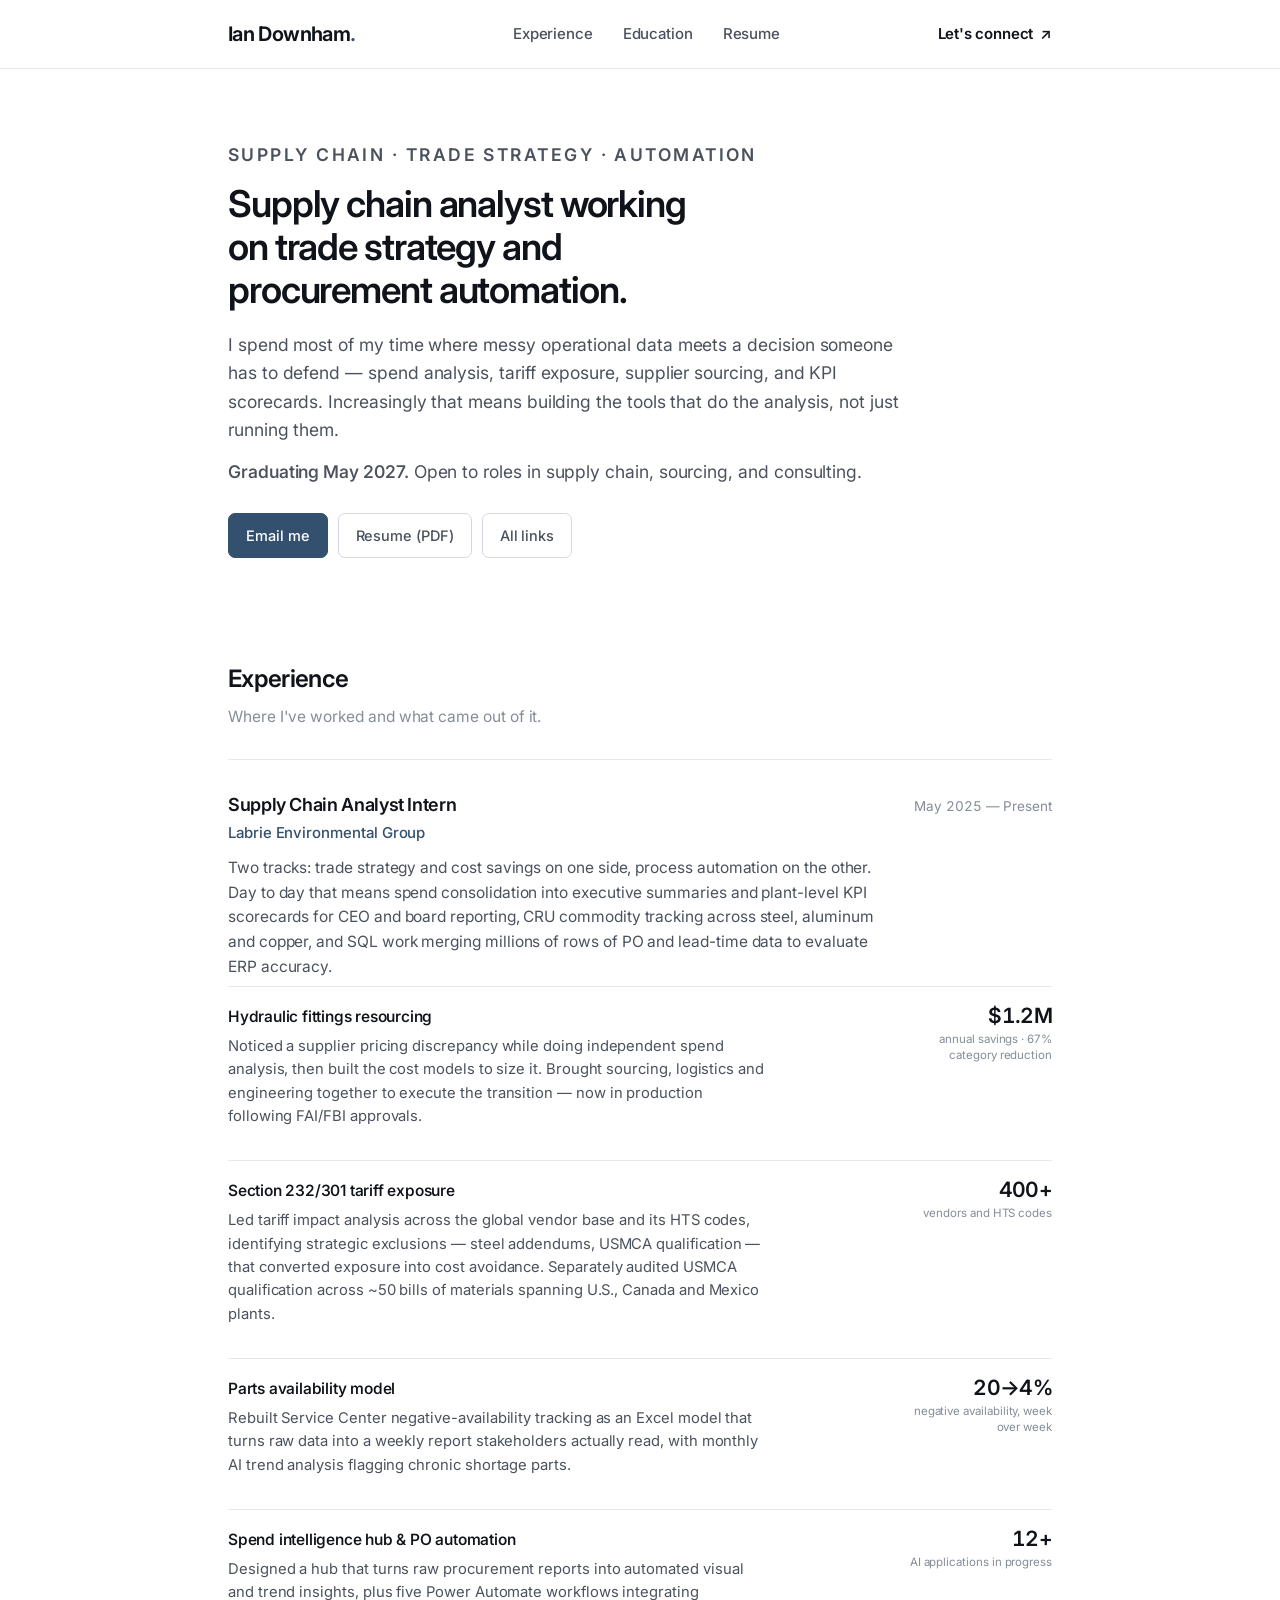
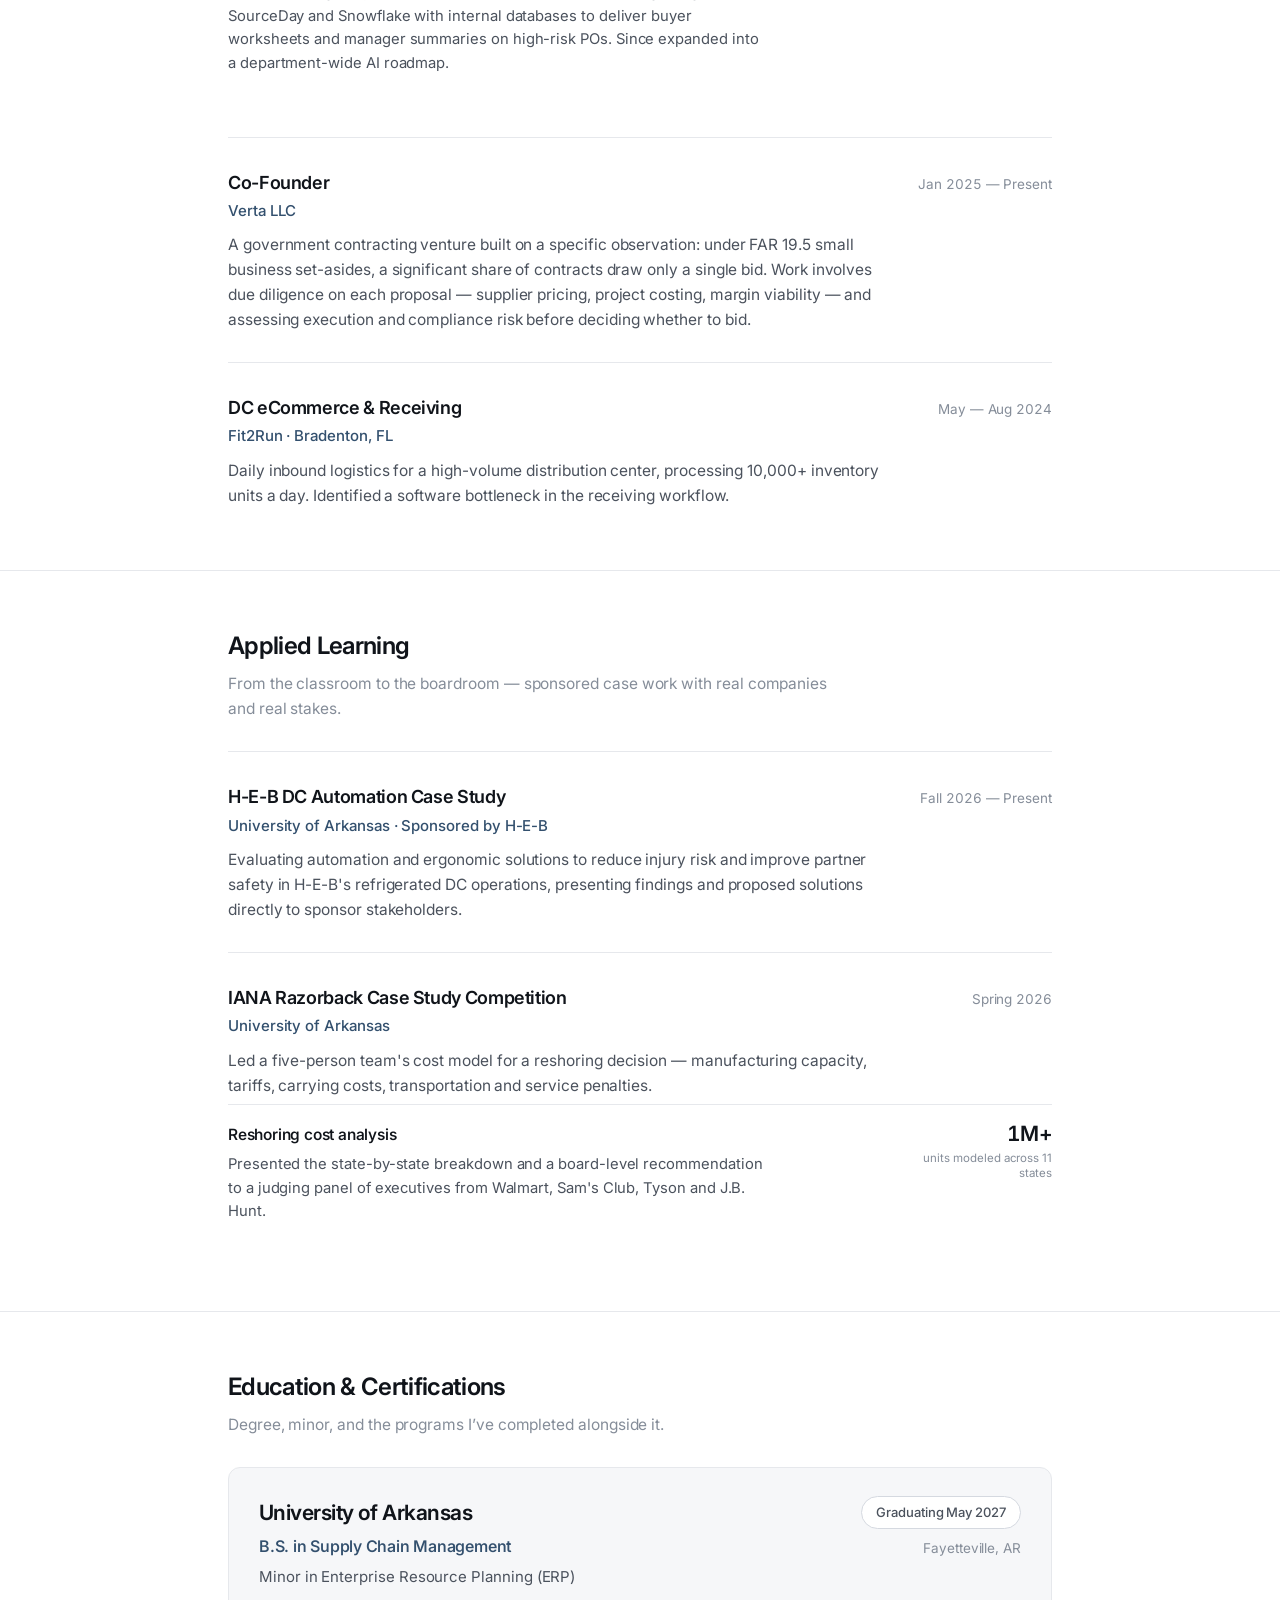
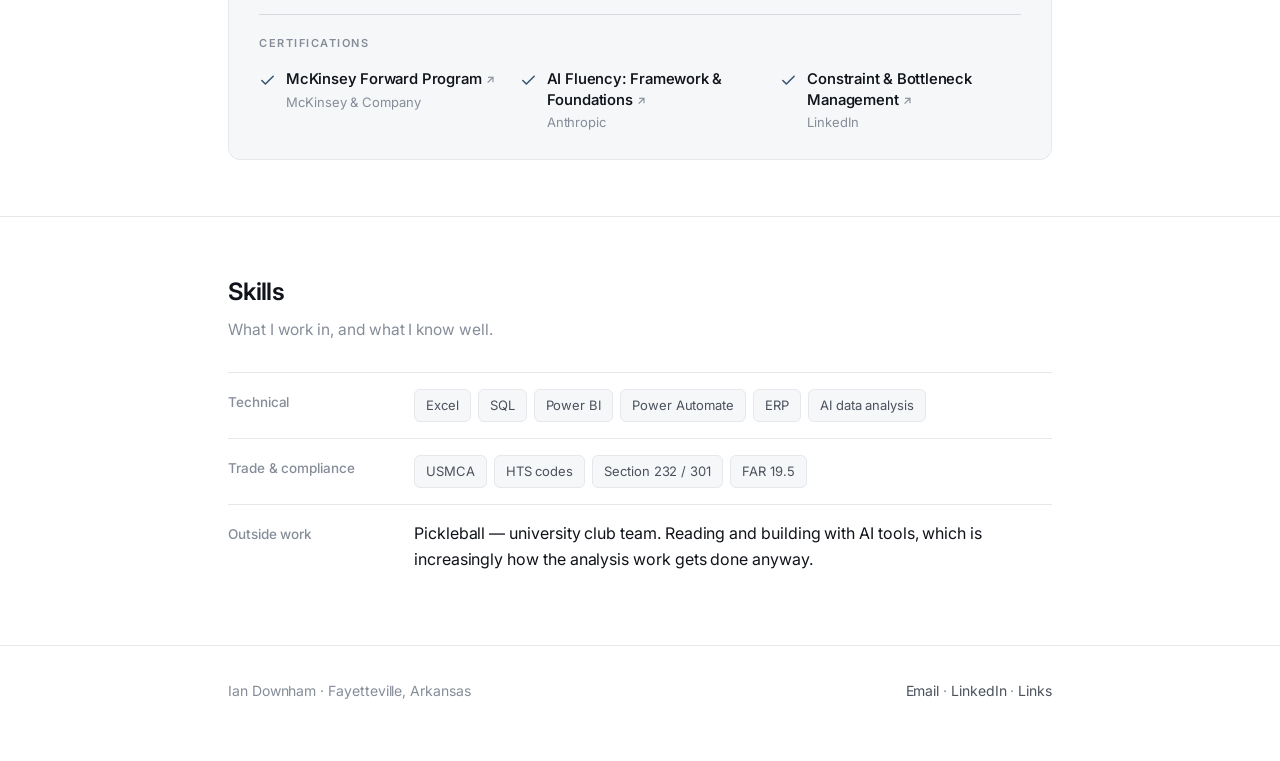
==== index.html @ 50ee0f03 "certifications now link to verifiable credentials Each certification in the Education block is a rea" ====
<!DOCTYPE html>
<html lang="en">
<head>
<meta charset="utf-8">
<meta name="viewport" content="width=device-width, initial-scale=1">
<title>Ian Downham — Supply Chain Analyst</title>
<meta name="description" content="Supply chain analyst working on trade strategy, cost modeling, and procurement automation. Supply chain management student at the University of Arkansas, graduating May 2027.">
<meta name="author" content="Ian Downham">
<meta name="color-scheme" content="light">
<meta property="og:title" content="Ian Downham — Supply Chain Analyst">
<meta property="og:description" content="Trade strategy, cost modeling, and procurement automation.">
<meta property="og:type" content="profile">
<meta property="og:url" content="https://idownham.github.io/">
<link rel="canonical" href="https://idownham.github.io/">
<link rel="icon" href="data:image/svg+xml,<svg xmlns='http://www.w3.org/2000/svg' viewBox='0 0 100 100'><rect width='100' height='100' rx='20' fill='%2333506e'/><text y='68' x='50' text-anchor='middle' font-size='52' font-family='Helvetica,Arial' font-weight='600' fill='white'>ID</text></svg>">
<link rel="preconnect" href="https://fonts.googleapis.com">
<link rel="preconnect" href="https://fonts.gstatic.com" crossorigin>
<link href="https://fonts.googleapis.com/css2?family=Inter:wght@400;450;500;550;600;650&display=swap" rel="stylesheet">
<link rel="stylesheet" href="style.css">
</head>
<body>
<a class="skip" href="#main">Skip to content</a>

<div class="bar">
  <div class="wrap">
    <span class="me">Ian Downham<span class="dot">.</span></span>
    <nav>
      <a href="#experience">Experience</a>
      <a href="#education">Education</a>
      <a href="Ian-Downham-Resume.pdf">Resume</a>
    </nav>
    <a class="connect" href="https://www.linkedin.com/in/iandownham/" target="_blank" rel="noopener">
      Let's connect <span class="arr">↗</span>
    </a>
  </div>
</div>

<main id="main">

<div class="hero">
  <div class="wrap">
    <p class="eyebrow">Supply chain &middot; Trade strategy &middot; Automation</p>
    <h1>Supply chain analyst working on trade strategy and procurement automation.</h1>
    <p>I spend most of my time where messy operational data meets a decision someone has to defend —
       spend analysis, tariff exposure, supplier sourcing, and KPI scorecards. Increasingly that means
       building the tools that do the analysis, not just running them.</p>
    <p class="avail"><b>Graduating May 2027.</b> Open to roles in supply chain, sourcing, and consulting.</p>
    <div class="actions">
      <a class="btn solid" href="mailto:iandownham@icloud.com">Email me</a>
      <a class="btn" href="Ian-Downham-Resume.pdf">Resume (PDF)</a>
      <a class="btn" href="links.html">All links</a>
    </div>
  </div>
</div>

<section id="experience">
  <div class="wrap">
    <div class="shead">
      <h2>Experience</h2>
      <p>Where I've worked and what came out of it.</p>
    </div>

    <div class="role">
      <div class="rhead">
        <div>
          <h3>Supply Chain Analyst Intern</h3>
          <div class="org">Labrie Environmental Group</div>
        </div>
        <div class="when">May 2025 — Present</div>
      </div>
      <p class="rsum">Two tracks: trade strategy and cost savings on one side, process automation on the
        other. Day to day that means spend consolidation into executive summaries and plant-level KPI
        scorecards for CEO and board reporting, CRU commodity tracking across steel, aluminum and copper,
        and SQL work merging millions of rows of PO and lead-time data to evaluate ERP accuracy.</p>

      <div class="proj">
        <div>
          <p class="pt">Hydraulic fittings resourcing</p>
          <p class="pd">Noticed a supplier pricing discrepancy while doing independent spend analysis, then
            built the cost models to size it. Brought sourcing, logistics and engineering together to
            execute the transition — now in production following FAI/FBI approvals.</p>
        </div>
        <div class="pm"><div class="v">$1.2M</div><div class="k">annual savings · 67% category reduction</div></div>
      </div>

      <div class="proj">
        <div>
          <p class="pt">Section 232/301 tariff exposure</p>
          <p class="pd">Led tariff impact analysis across the global vendor base and its HTS codes,
            identifying strategic exclusions — steel addendums, USMCA qualification — that converted
            exposure into cost avoidance. Separately audited USMCA qualification across ~50 bills of
            materials spanning U.S., Canada and Mexico plants.</p>
        </div>
        <div class="pm"><div class="v">400+</div><div class="k">vendors and HTS codes</div></div>
      </div>

      <div class="proj">
        <div>
          <p class="pt">Parts availability model</p>
          <p class="pd">Rebuilt Service Center negative-availability tracking as an Excel model that turns
            raw data into a weekly report stakeholders actually read, with monthly AI trend analysis
            flagging chronic shortage parts.</p>
        </div>
        <div class="pm"><div class="v">20&rarr;4%</div><div class="k">negative availability, week over week</div></div>
      </div>

      <div class="proj">
        <div>
          <p class="pt">Spend intelligence hub &amp; PO automation</p>
          <p class="pd">Designed a hub that turns raw procurement reports into automated visual and trend
            insights, plus five Power Automate workflows integrating SourceDay and Snowflake with internal
            databases to deliver buyer worksheets and manager summaries on high-risk POs. Since expanded
            into a department-wide AI roadmap.</p>
        </div>
        <div class="pm"><div class="v">12+</div><div class="k">AI applications in progress</div></div>
      </div>
    </div>

    <div class="role">
      <div class="rhead">
        <div>
          <h3>Co-Founder</h3>
          <div class="org">Verta LLC</div>
        </div>
        <div class="when">Jan 2025 — Present</div>
      </div>
      <p class="rsum">A government contracting venture built on a specific observation: under FAR 19.5
        small business set-asides, a significant share of contracts draw only a single bid. Work involves
        due diligence on each proposal — supplier pricing, project costing, margin viability — and
        assessing execution and compliance risk before deciding whether to bid.</p>
    </div>

    <div class="role">
      <div class="rhead">
        <div>
          <h3>DC eCommerce &amp; Receiving</h3>
          <div class="org">Fit2Run · Bradenton, FL</div>
        </div>
        <div class="when">May — Aug 2024</div>
      </div>
      <p class="rsum">Daily inbound logistics for a high-volume distribution center, processing 10,000+
        inventory units a day. Identified a software bottleneck in the receiving workflow.</p>
    </div>
  </div>
</section>

<section id="applied">
  <div class="wrap">
    <div class="shead">
      <h2>Applied Learning</h2>
      <p>From the classroom to the boardroom — sponsored case work with real companies and real stakes.</p>
    </div>

    <div class="role">
      <div class="rhead">
        <div>
          <h3>H-E-B DC Automation Case Study</h3>
          <div class="org">University of Arkansas · Sponsored by H-E-B</div>
        </div>
        <div class="when">Fall 2026 — Present</div>
      </div>
      <p class="rsum">Evaluating automation and ergonomic solutions to reduce injury risk and improve
        partner safety in H-E-B's refrigerated DC operations, presenting findings and proposed solutions
        directly to sponsor stakeholders.</p>
    </div>

    <div class="role">
      <div class="rhead">
        <div>
          <h3>IANA Razorback Case Study Competition</h3>
          <div class="org">University of Arkansas</div>
        </div>
        <div class="when">Spring 2026</div>
      </div>
      <p class="rsum">Led a five-person team's cost model for a reshoring decision — manufacturing
        capacity, tariffs, carrying costs, transportation and service penalties.</p>

      <div class="proj">
        <div>
          <p class="pt">Reshoring cost analysis</p>
          <p class="pd">Presented the state-by-state breakdown and a board-level recommendation to a
            judging panel of executives from Walmart, Sam's Club, Tyson and J.B. Hunt.</p>
        </div>
        <div class="pm"><div class="v">1M+</div><div class="k">units modeled across 11 states</div></div>
      </div>
    </div>
  </div>
</section>

<section id="education">
  <div class="wrap">
    <div class="shead">
      <h2>Education &amp; Certifications</h2>
      <p>Degree, minor, and the programs I&rsquo;ve completed alongside it.</p>
    </div>

    <div class="edu">
      <div class="edu-top">
        <div>
          <h3>University of Arkansas</h3>
          <div class="deg">B.S. in Supply Chain Management</div>
          <div class="min">Minor in Enterprise Resource Planning (ERP)</div>
        </div>
        <div class="right">
          <span class="chip">Graduating May 2027</span>
          <div class="loc">Fayetteville, AR</div>
        </div>
      </div>

      <div class="div"></div>

      <p class="clabel">Certifications</p>
      <div class="certs">
        <a class="cert" href="https://www.credly.com/badges/60403565-988a-440c-ae7c-3dda43f8afd9" target="_blank" rel="noopener">
          <svg viewBox="0 0 24 24"><path d="M20 6 9 17l-5-5"/></svg>
          <div>
            <div class="cn">McKinsey Forward Program <span class="cx">&#8599;</span></div>
            <div class="ci">McKinsey &amp; Company</div>
          </div>
        </a>
        <a class="cert" href="https://verify.skilljar.com/c/oc5aunvht6ff" target="_blank" rel="noopener">
          <svg viewBox="0 0 24 24"><path d="M20 6 9 17l-5-5"/></svg>
          <div>
            <div class="cn">AI Fluency: Framework &amp; Foundations <span class="cx">&#8599;</span></div>
            <div class="ci">Anthropic</div>
          </div>
        </a>
        <a class="cert" href="certificates/constraint-bottleneck-management.pdf" target="_blank" rel="noopener">
          <svg viewBox="0 0 24 24"><path d="M20 6 9 17l-5-5"/></svg>
          <div>
            <div class="cn">Constraint &amp; Bottleneck Management <span class="cx">&#8599;</span></div>
            <div class="ci">LinkedIn</div>
          </div>
        </a>
      </div>
    </div>
  </div>
</section>

<section id="skills">
  <div class="wrap">
    <div class="shead">
      <h2>Skills</h2>
      <p>What I work in, and what I know well.</p>
    </div>

    <div class="kv">
      <div class="k">Technical</div>
      <div class="tags">
        <span class="tag">Excel</span><span class="tag">SQL</span><span class="tag">Power BI</span>
        <span class="tag">Power Automate</span><span class="tag">ERP</span><span class="tag">AI data analysis</span>
      </div>
    </div>

    <div class="kv">
      <div class="k">Trade &amp; compliance</div>
      <div class="tags">
        <span class="tag">USMCA</span><span class="tag">HTS codes</span>
        <span class="tag">Section 232 / 301</span><span class="tag">FAR 19.5</span>
      </div>
    </div>

    <div class="kv">
      <div class="k">Outside work</div>
      <div>Pickleball — university club team. Reading and building with AI tools, which is increasingly
        how the analysis work gets done anyway.</div>
    </div>
  </div>
</section>

</main>

<footer>
  <div class="wrap">
    <span>Ian Downham · Fayetteville, Arkansas</span>
    <span>
      <a href="mailto:iandownham@icloud.com">Email</a> ·
      <a href="https://www.linkedin.com/in/iandownham/" target="_blank" rel="noopener">LinkedIn</a> ·
      <a href="links.html">Links</a>
    </span>
  </div>
</footer>

</body>
</html>
---- style.css ----
/* ---------------------------------------------------------
   Ian Downham — design system
   Light only. Slate blue accent. No ornament, no sales language.
   --------------------------------------------------------- */

:root{
  --bg:#ffffff;
  --bg-sub:#f6f7f9;
  --ink:#10141a;
  --ink-2:#4b525d;
  --ink-3:#858d99;
  --line:#e6e8ec;
  --line-2:#d5d9e0;
  --accent:#33506e;
  --accent-dk:#22374d;
  --accent-ink:#ffffff;
  --measure:880px;
}

*{box-sizing:border-box}
html{scroll-behavior:smooth;-webkit-text-size-adjust:100%}

body{
  margin:0;
  background:var(--bg);
  color:var(--ink);
  font-family:"Inter",-apple-system,BlinkMacSystemFont,"Segoe UI",Helvetica,Arial,sans-serif;
  font-size:16px;
  line-height:1.62;
  letter-spacing:-.004em;
  -webkit-font-smoothing:antialiased;
}

a{color:var(--accent);text-decoration:none}
a:hover{text-decoration:underline;text-underline-offset:3px}
:focus-visible{outline:2px solid var(--accent);outline-offset:3px;border-radius:2px}

.wrap{max-width:var(--measure);margin:0 auto;padding:0 28px}

.skip{position:absolute;left:-9999px;top:0}
.skip:focus{left:8px;top:8px;background:var(--accent);color:var(--accent-ink);
  padding:9px 14px;border-radius:6px;z-index:99;font-size:14px}

/* ---------- header ---------- */
.bar{
  position:sticky;top:0;z-index:30;background:rgba(255,255,255,.92);
  backdrop-filter:saturate(150%) blur(10px);border-bottom:1px solid var(--line);
}
.bar .wrap{display:flex;align-items:center;height:68px;gap:20px}
.bar .me{font-size:20px;font-weight:650;letter-spacing:-.032em;color:var(--ink);flex:0 0 auto}
.bar .me .dot{color:var(--accent)}
.bar nav{flex:1;display:flex;justify-content:center;gap:30px}
.bar nav a{color:var(--ink-2);font-size:15px;font-weight:500;letter-spacing:-.008em}
.bar nav a:hover{color:var(--ink);text-decoration:none}
.connect{
  flex:0 0 auto;display:inline-flex;align-items:center;gap:7px;
  font-size:15px;font-weight:600;color:var(--ink);letter-spacing:-.012em;
}
.connect:hover{color:var(--accent);text-decoration:none}
.connect .arr{font-size:15px;line-height:1;transition:transform .15s ease}
.connect:hover .arr{transform:translate(2px,-2px)}
@media (max-width:760px){
  .bar .wrap{height:60px;justify-content:space-between}
  .bar nav{display:none}
  .bar .me{font-size:18px}
  .connect{font-size:14px}
}

/* ---------- hero ---------- */
.hero{padding:72px 0 46px}
.eyebrow{
  font-size:11.5px;letter-spacing:.14em;text-transform:uppercase;
  font-weight:600;color:var(--accent);margin:0 0 15px;
}
.hero h1{
  font-size:clamp(29px,3.9vw,37px);line-height:1.16;letter-spacing:-.03em;
  font-weight:600;margin:0 0 19px;max-width:21ch;
}

.hero p{font-size:17.5px;color:var(--ink-2);max-width:62ch;margin:0 0 14px}
.hero p strong{color:var(--ink);font-weight:550}
.avail{font-size:15.5px;color:var(--ink-3);margin-top:24px}
.avail b{color:var(--ink-2);font-weight:550}

.actions{display:flex;flex-wrap:wrap;gap:10px;margin-top:26px}
.btn{
  display:inline-flex;align-items:center;font-size:14.5px;font-weight:500;
  padding:10px 17px;border-radius:7px;border:1px solid var(--line-2);
  color:var(--ink-2);background:var(--bg);
}
.btn:hover{border-color:var(--ink-3);color:var(--ink);text-decoration:none}
.btn.solid{background:var(--accent);border-color:var(--accent);color:var(--accent-ink)}
.btn.solid:hover{background:var(--accent-dk);border-color:var(--accent-dk);color:var(--accent-ink)}

@media (max-width:560px){
  .hero{padding:44px 0 34px}
  .eyebrow{font-size:10.5px;letter-spacing:.1em;margin-bottom:12px}
  .hero h1{font-size:26.5px;line-height:1.2;margin-bottom:15px}
  .hero p{font-size:16px;line-height:1.58}
  .avail{font-size:14.5px;margin-top:18px}
  .actions{gap:8px;margin-top:20px}
  .btn{padding:9px 14px;font-size:14px}
}

/* ---------- sections ---------- */
section{padding:56px 0;border-top:1px solid var(--line)}
section:first-of-type{border-top:none}
.shead{margin-bottom:30px}
h2{font-size:24px;font-weight:620;letter-spacing:-.028em;margin:0 0 5px}
.shead p{font-size:15.5px;color:var(--ink-3);margin:0;max-width:60ch}

/* ---------- experience ---------- */
.role{padding-top:30px;margin-top:30px;border-top:1px solid var(--line)}
.role:first-of-type{padding-top:0;margin-top:0;border-top:none}
.rhead{display:flex;justify-content:space-between;gap:20px;align-items:baseline;margin-bottom:10px}
.rhead h3{font-size:18px;font-weight:600;letter-spacing:-.02em;margin:0}
.rhead .org{font-size:15px;color:var(--accent);font-weight:500;margin-top:2px}
.rhead .when{font-size:13.5px;color:var(--ink-3);white-space:nowrap;font-variant-numeric:tabular-nums}
.rsum{font-size:15.5px;color:var(--ink-2);margin:0 0 6px;max-width:66ch;line-height:1.6}

.proj{
  display:grid;grid-template-columns:1fr 158px;gap:26px;align-items:start;
  padding:17px 0;border-top:1px solid var(--line);
}
.proj:first-of-type{margin-top:16px}
.proj .pt{font-size:15.5px;font-weight:550;letter-spacing:-.013em;margin:0}
.proj .pd{font-size:14.8px;color:var(--ink-2);margin-top:6px;max-width:60ch;line-height:1.58}
.proj .pm{text-align:right}
.proj .pm .v{
  font-size:21px;font-weight:600;letter-spacing:-.033em;color:var(--ink);
  font-variant-numeric:tabular-nums;line-height:1.15;
}
.proj .pm .k{font-size:11.5px;color:var(--ink-3);margin-top:4px;line-height:1.38}

@media (max-width:700px){
  .rhead{flex-direction:column;gap:3px}
  .proj{grid-template-columns:1fr;gap:10px}
  .proj .pm{text-align:left;display:flex;align-items:baseline;gap:9px}
  .proj .pm .v{font-size:18px}
  .proj .pm .k{margin-top:0}
}

/* ---------- education & certifications ---------- */
.edu{border:1px solid var(--line);border-radius:12px;background:var(--bg-sub);padding:28px 30px 26px}
.edu-top{display:flex;justify-content:space-between;gap:26px;align-items:flex-start}
.edu h3{font-size:21px;font-weight:620;letter-spacing:-.026em;margin:0}
.edu .deg{font-size:16px;color:var(--accent);font-weight:550;margin-top:4px;letter-spacing:-.014em}
.edu .min{font-size:15px;color:var(--ink-2);margin-top:5px}
.edu .right{text-align:right;flex:0 0 auto}
.edu .chip{display:inline-block;font-size:13px;background:var(--bg);border:1px solid var(--line-2);
  border-radius:999px;padding:5px 14px;color:var(--ink-2);white-space:nowrap;font-weight:500}
.edu .loc{font-size:13.5px;color:var(--ink-3);margin-top:9px}
.edu .div{height:1px;background:var(--line-2);margin:24px 0 20px}
.edu .clabel{font-size:11px;letter-spacing:.14em;text-transform:uppercase;color:var(--ink-3);
  font-weight:600;margin:0 0 17px}

.certs{display:grid;grid-template-columns:repeat(3,1fr);gap:20px}
.cert{display:flex;gap:10px;align-items:flex-start;color:var(--ink);text-decoration:none}
.cert svg{flex:0 0 17px;width:17px;height:17px;margin-top:3px;color:var(--accent);
  stroke:currentColor;fill:none;stroke-width:2.1;stroke-linecap:round;stroke-linejoin:round}
.cert .cn{font-size:14.8px;font-weight:550;letter-spacing:-.013em;line-height:1.38}
.cert .ci{font-size:13px;color:var(--ink-3);margin-top:2px}
a.cert:hover{text-decoration:none}
a.cert:hover .cn{color:var(--accent);text-decoration:underline;text-underline-offset:3px}
.cert .cx{font-size:11.5px;color:var(--ink-3);vertical-align:1px;margin-left:1px}
a.cert:hover .cx{color:var(--accent)}

@media (max-width:700px){
  .edu{padding:22px 22px 20px}
  .edu-top{flex-direction:column;gap:13px}
  .edu .right{text-align:left}
  .edu .loc{margin-top:7px}
  .certs{grid-template-columns:1fr;gap:15px}
}

/* ---------- about ---------- */
.kv{display:grid;grid-template-columns:168px 1fr;gap:18px;padding:16px 0;border-top:1px solid var(--line)}
.kv:first-of-type{border-top:1px solid var(--line-2)}
.kv .k{font-size:13.5px;color:var(--ink-3);font-weight:500;padding-top:3px}
.kv .sub{color:var(--ink-3);font-size:14.5px}
@media (max-width:600px){.kv{grid-template-columns:1fr;gap:8px}}

.tags{display:flex;flex-wrap:wrap;gap:7px}
.tag{
  font-size:13px;color:var(--ink-2);background:var(--bg-sub);
  border:1px solid var(--line);border-radius:6px;padding:5px 11px;
}

/* ---------- footer ---------- */
footer{padding:34px 0 58px;font-size:14px;color:var(--ink-3);border-top:1px solid var(--line)}
footer .wrap{display:flex;justify-content:space-between;flex-wrap:wrap;gap:12px}
footer a{color:var(--ink-2)}

/* -----------------------------------------------------------
   LINKS PAGE
   ----------------------------------------------------------- */
body.card{background:var(--bg-sub)}
.card-wrap{max-width:460px;margin:0 auto;padding:44px 22px 56px}

.idcard{text-align:center;margin-bottom:26px}
.idcard .mono{
  width:72px;height:72px;margin:0 auto 16px;border-radius:50%;
  background:var(--accent);color:var(--accent-ink);
  display:grid;place-items:center;font-size:25px;font-weight:600;letter-spacing:-.03em;
}
.idcard h1{font-size:24px;font-weight:620;letter-spacing:-.028em;margin:0 0 7px}
.idcard .sub{font-size:15.5px;color:var(--ink-2);margin:0 auto;max-width:34ch;line-height:1.5}
.idcard .loc{font-size:13.5px;color:var(--ink-3);margin-top:11px}

.facts{
  display:grid;grid-template-columns:repeat(3,1fr);gap:1px;background:var(--line);
  border:1px solid var(--line);border-radius:11px;overflow:hidden;margin:24px 0 28px;
}
.facts > div{background:var(--bg);padding:14px 8px;text-align:center}
.facts .v{font-size:17px;font-weight:600;letter-spacing:-.03em;color:var(--accent);font-variant-numeric:tabular-nums}
.facts .k{font-size:10.5px;color:var(--ink-3);margin-top:3px;line-height:1.3}

.lgroup{font-size:11px;letter-spacing:.14em;text-transform:uppercase;color:var(--ink-3);
  font-weight:600;margin:0 0 10px;padding-left:2px}

.lnk{
  display:flex;align-items:center;gap:13px;
  background:var(--bg);border:1px solid var(--line);border-radius:11px;
  padding:15px 17px;margin-bottom:10px;color:var(--ink);
  transition:border-color .12s ease,transform .12s ease;
}
.lnk:hover,.lnk:active{text-decoration:none;border-color:var(--ink-3);transform:translateY(-1px)}
.lnk .ic{
  flex:0 0 36px;height:36px;border-radius:9px;background:var(--bg-sub);
  display:grid;place-items:center;color:var(--ink-2);
}
.lnk .ic svg{width:18px;height:18px;stroke:currentColor;fill:none;stroke-width:1.8;
  stroke-linecap:round;stroke-linejoin:round}
.lnk .tx{flex:1;min-width:0}
.lnk .tt{display:block;font-size:15.5px;font-weight:550;letter-spacing:-.012em;line-height:1.35}
.lnk .ss{display:block;font-size:13px;color:var(--ink-3);margin-top:1px;line-height:1.4}
.lnk .go{color:var(--ink-3);flex:0 0 auto}
.lnk .go svg{width:15px;height:15px;stroke:currentColor;fill:none;stroke-width:2;
  stroke-linecap:round;stroke-linejoin:round}
.lnk.primary{background:var(--accent);border-color:var(--accent);color:var(--accent-ink)}
.lnk.primary .ic{background:rgba(255,255,255,.17);color:var(--accent-ink)}
.lnk.primary .ss,.lnk.primary .go{color:rgba(255,255,255,.74)}
.lnk.primary:hover{background:var(--accent-dk);border-color:var(--accent-dk)}

.cardfoot{text-align:center;font-size:13px;color:var(--ink-3);margin-top:26px}
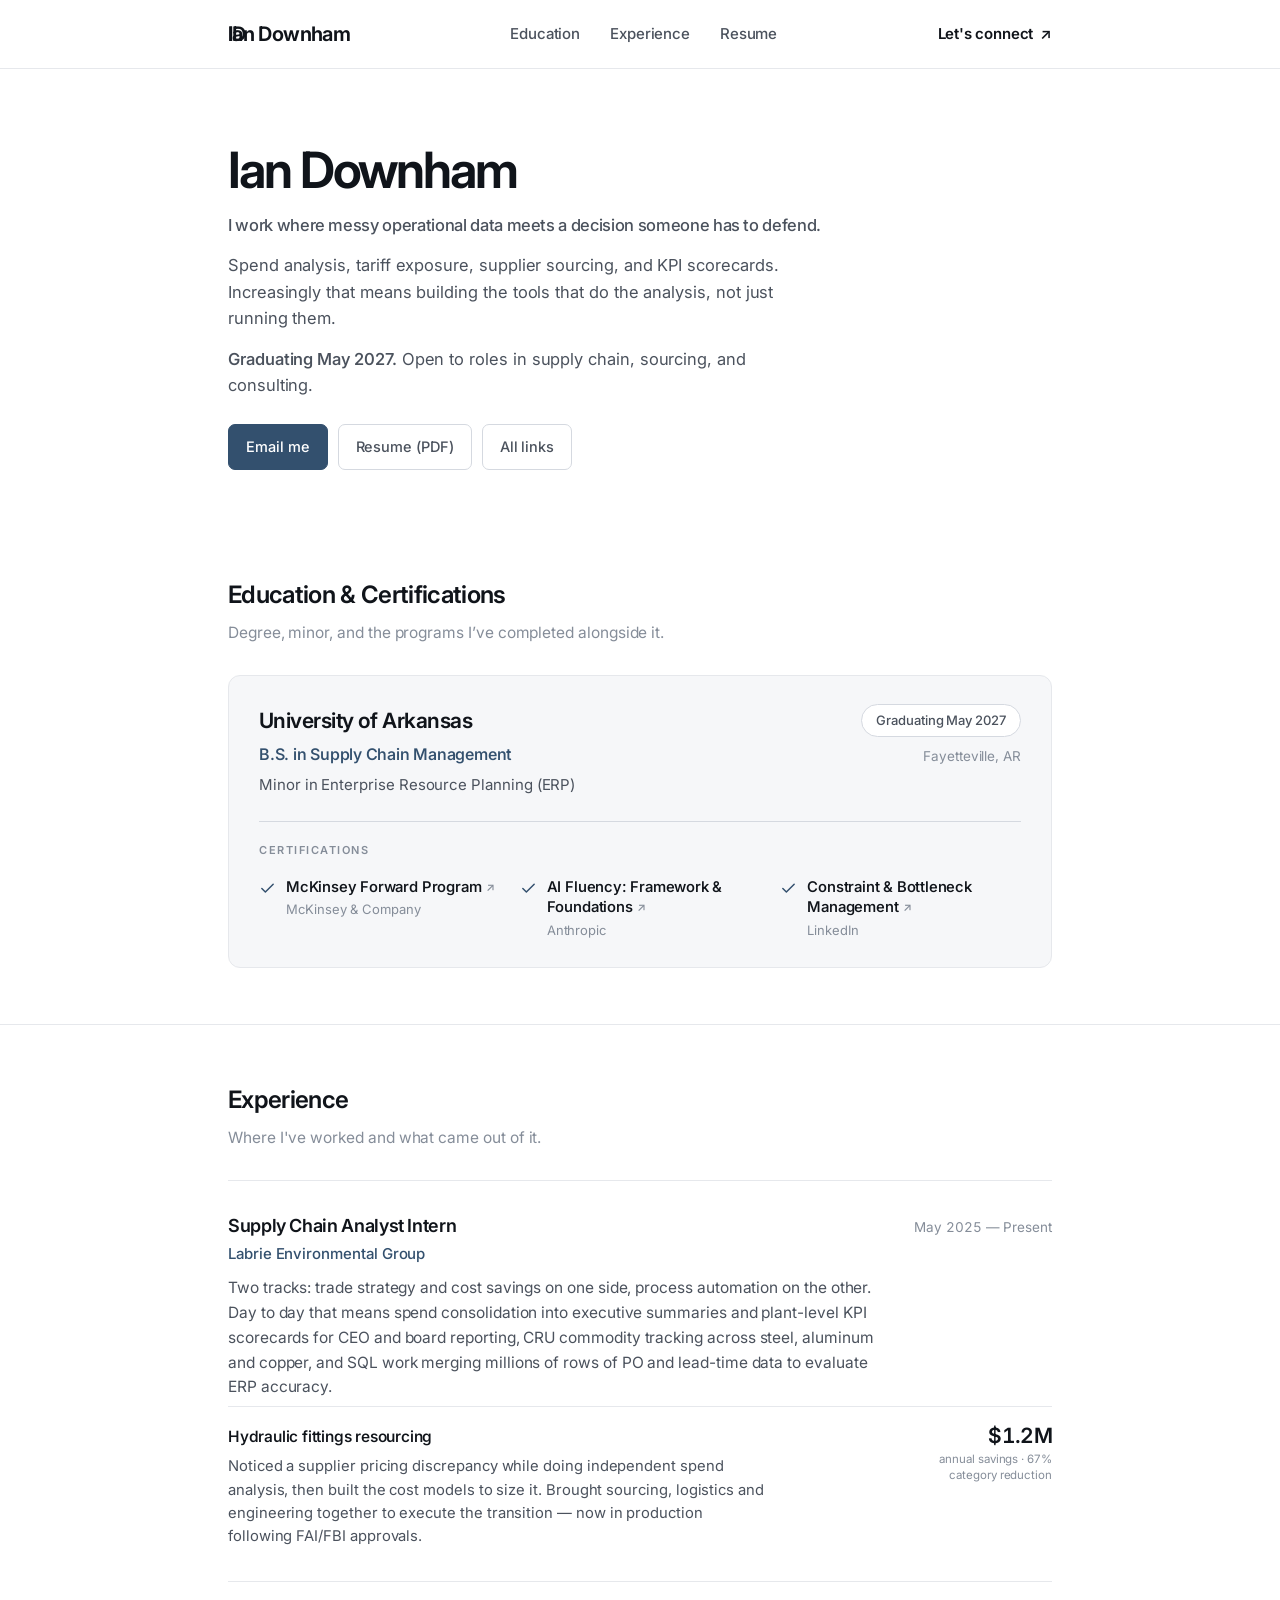
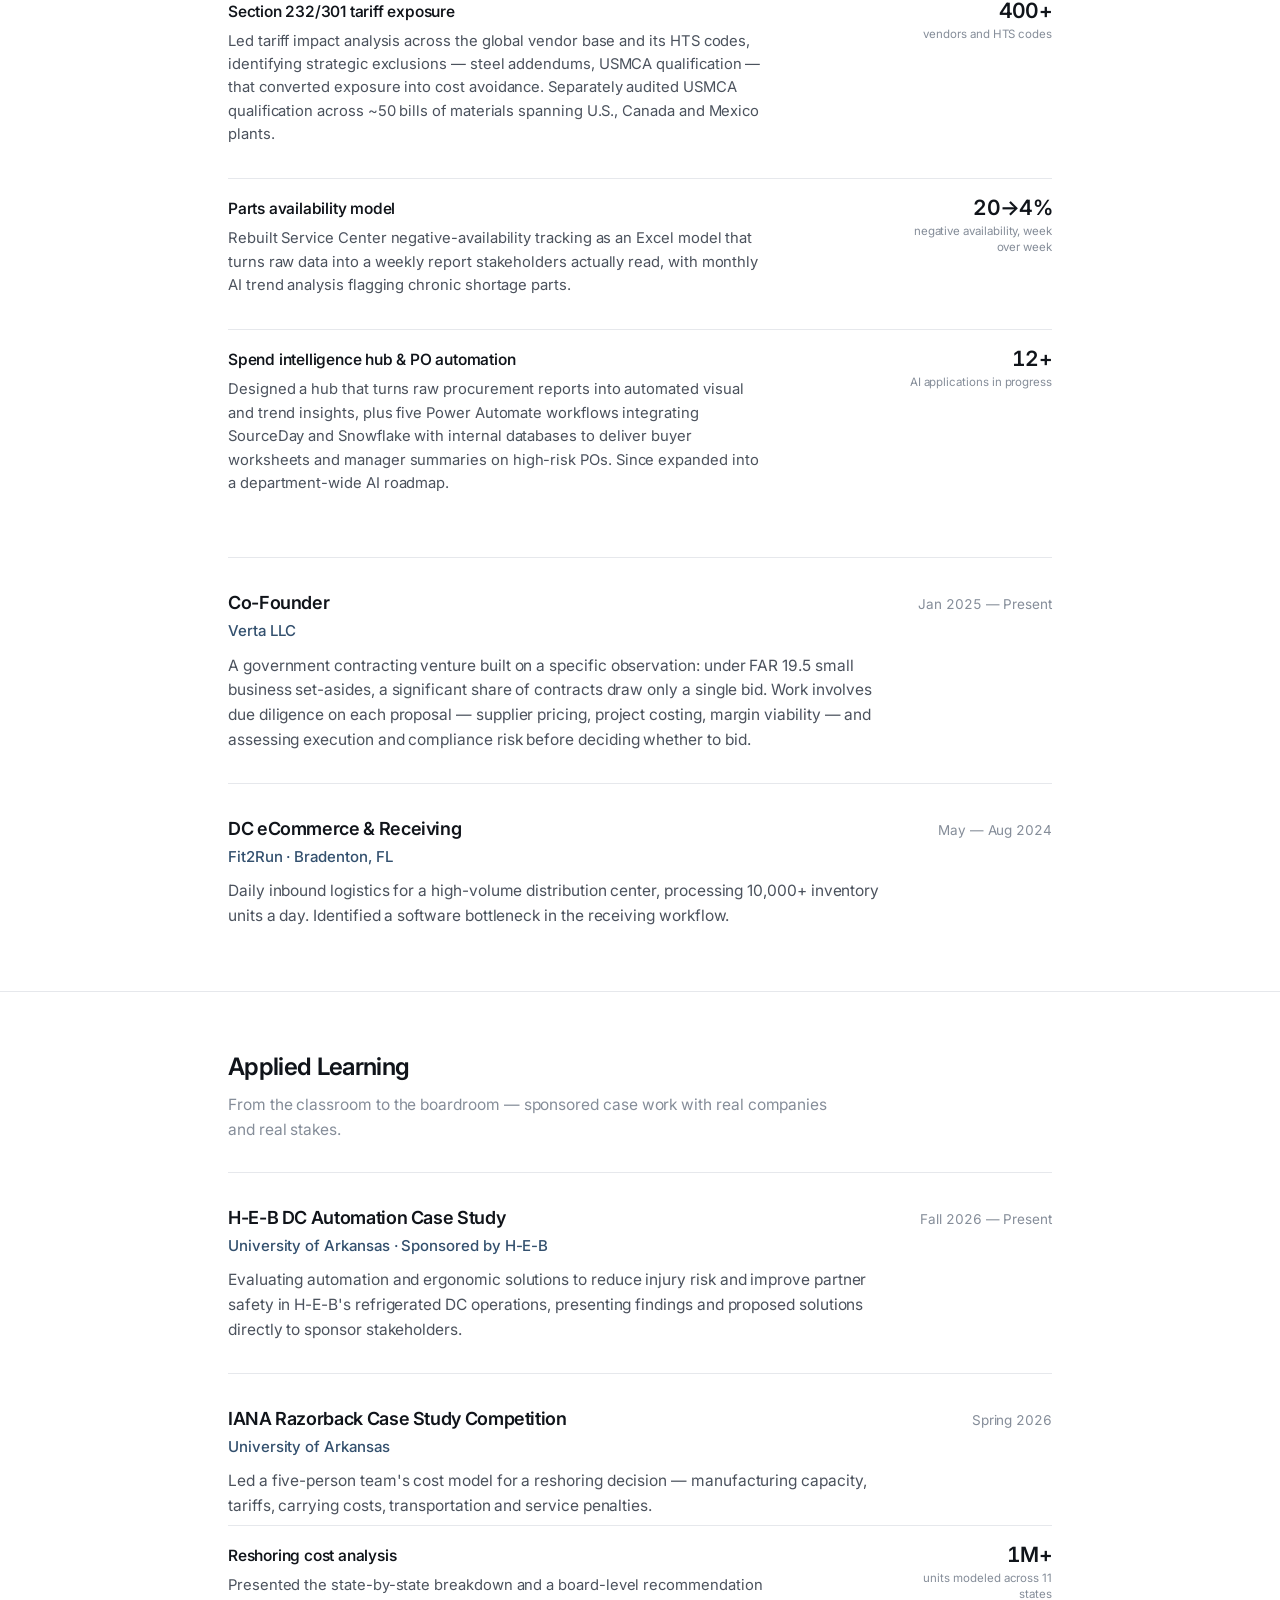
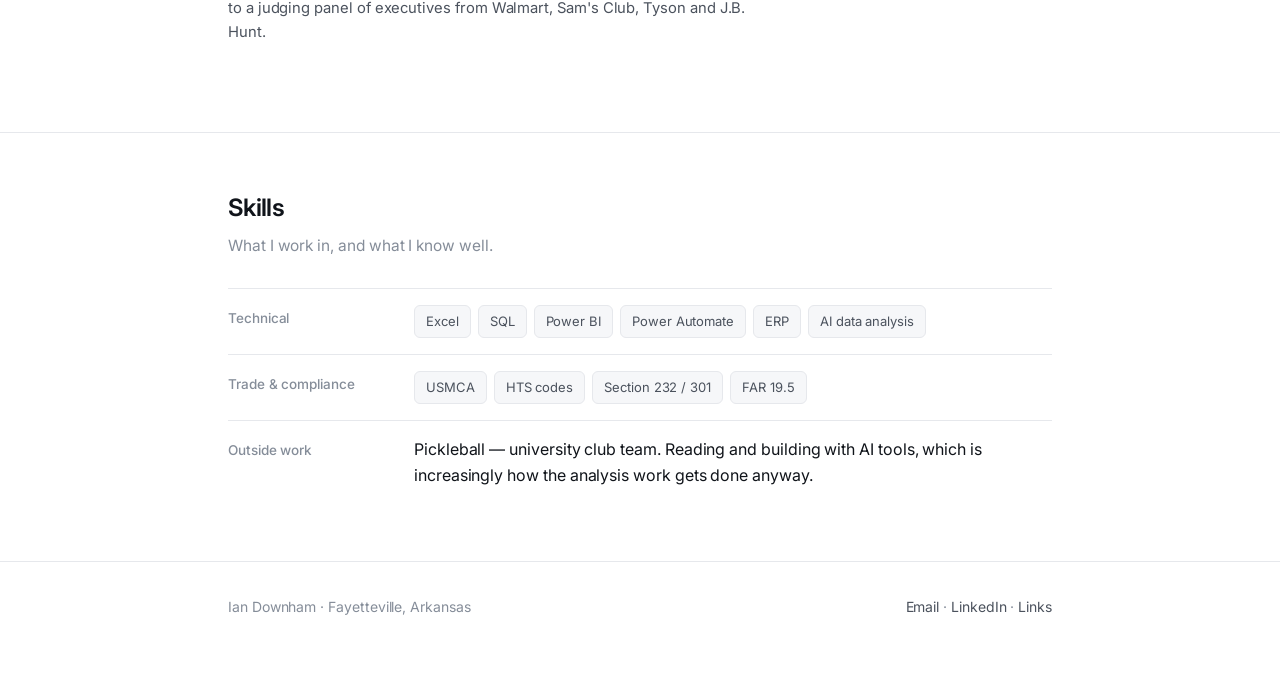
==== commit 2d94a263: "v5: morphing wordmark, name-led hero, education first Education moved above Experience. As a student" ====
--- a/index.html
+++ b/index.html
@@ -23,10 +23,12 @@
 
 <div class="bar">
   <div class="wrap">
-    <span class="me">Ian Downham<span class="dot">.</span></span>
+    <span class="me" role="img" aria-label="Ian Downham">
+      <span class="swap" aria-hidden="true"><span class="full">Ian Downham</span><span class="short">ID</span></span>
+    </span>
     <nav>
+      <a href="#education">Education</a>
       <a href="#experience">Experience</a>
-      <a href="#education">Education</a>
       <a href="Ian-Downham-Resume.pdf">Resume</a>
     </nav>
     <a class="connect" href="https://www.linkedin.com/in/iandownham/" target="_blank" rel="noopener">
@@ -39,10 +41,9 @@
 
 <div class="hero">
   <div class="wrap">
-    <p class="eyebrow">Supply chain &middot; Trade strategy &middot; Automation</p>
-    <h1>Supply chain analyst working on trade strategy and procurement automation.</h1>
-    <p>I spend most of my time where messy operational data meets a decision someone has to defend —
-       spend analysis, tariff exposure, supplier sourcing, and KPI scorecards. Increasingly that means
+    <h1>Ian Downham</h1>
+    <p class="stmt">I work where messy operational data meets a decision someone has to defend.</p>
+    <p>Spend analysis, tariff exposure, supplier sourcing, and KPI scorecards. Increasingly that means
        building the tools that do the analysis, not just running them.</p>
     <p class="avail"><b>Graduating May 2027.</b> Open to roles in supply chain, sourcing, and consulting.</p>
     <div class="actions">
@@ -53,139 +54,7 @@
   </div>
 </div>
 
-<section id="experience">
-  <div class="wrap">
-    <div class="shead">
-      <h2>Experience</h2>
-      <p>Where I've worked and what came out of it.</p>
-    </div>
-
-    <div class="role">
-      <div class="rhead">
-        <div>
-          <h3>Supply Chain Analyst Intern</h3>
-          <div class="org">Labrie Environmental Group</div>
-        </div>
-        <div class="when">May 2025 — Present</div>
-      </div>
-      <p class="rsum">Two tracks: trade strategy and cost savings on one side, process automation on the
-        other. Day to day that means spend consolidation into executive summaries and plant-level KPI
-        scorecards for CEO and board reporting, CRU commodity tracking across steel, aluminum and copper,
-        and SQL work merging millions of rows of PO and lead-time data to evaluate ERP accuracy.</p>
-
-      <div class="proj">
-        <div>
-          <p class="pt">Hydraulic fittings resourcing</p>
-          <p class="pd">Noticed a supplier pricing discrepancy while doing independent spend analysis, then
-            built the cost models to size it. Brought sourcing, logistics and engineering together to
-            execute the transition — now in production following FAI/FBI approvals.</p>
-        </div>
-        <div class="pm"><div class="v">$1.2M</div><div class="k">annual savings · 67% category reduction</div></div>
-      </div>
-
-      <div class="proj">
-        <div>
-          <p class="pt">Section 232/301 tariff exposure</p>
-          <p class="pd">Led tariff impact analysis across the global vendor base and its HTS codes,
-            identifying strategic exclusions — steel addendums, USMCA qualification — that converted
-            exposure into cost avoidance. Separately audited USMCA qualification across ~50 bills of
-            materials spanning U.S., Canada and Mexico plants.</p>
-        </div>
-        <div class="pm"><div class="v">400+</div><div class="k">vendors and HTS codes</div></div>
-      </div>
-
-      <div class="proj">
-        <div>
-          <p class="pt">Parts availability model</p>
-          <p class="pd">Rebuilt Service Center negative-availability tracking as an Excel model that turns
-            raw data into a weekly report stakeholders actually read, with monthly AI trend analysis
-            flagging chronic shortage parts.</p>
-        </div>
-        <div class="pm"><div class="v">20&rarr;4%</div><div class="k">negative availability, week over week</div></div>
-      </div>
-
-      <div class="proj">
-        <div>
-          <p class="pt">Spend intelligence hub &amp; PO automation</p>
-          <p class="pd">Designed a hub that turns raw procurement reports into automated visual and trend
-            insights, plus five Power Automate workflows integrating SourceDay and Snowflake with internal
-            databases to deliver buyer worksheets and manager summaries on high-risk POs. Since expanded
-            into a department-wide AI roadmap.</p>
-        </div>
-        <div class="pm"><div class="v">12+</div><div class="k">AI applications in progress</div></div>
-      </div>
-    </div>
-
-    <div class="role">
-      <div class="rhead">
-        <div>
-          <h3>Co-Founder</h3>
-          <div class="org">Verta LLC</div>
-        </div>
-        <div class="when">Jan 2025 — Present</div>
-      </div>
-      <p class="rsum">A government contracting venture built on a specific observation: under FAR 19.5
-        small business set-asides, a significant share of contracts draw only a single bid. Work involves
-        due diligence on each proposal — supplier pricing, project costing, margin viability — and
-        assessing execution and compliance risk before deciding whether to bid.</p>
-    </div>
-
-    <div class="role">
-      <div class="rhead">
-        <div>
-          <h3>DC eCommerce &amp; Receiving</h3>
-          <div class="org">Fit2Run · Bradenton, FL</div>
-        </div>
-        <div class="when">May — Aug 2024</div>
-      </div>
-      <p class="rsum">Daily inbound logistics for a high-volume distribution center, processing 10,000+
-        inventory units a day. Identified a software bottleneck in the receiving workflow.</p>
-    </div>
-  </div>
-</section>
-
-<section id="applied">
-  <div class="wrap">
-    <div class="shead">
-      <h2>Applied Learning</h2>
-      <p>From the classroom to the boardroom — sponsored case work with real companies and real stakes.</p>
-    </div>
-
-    <div class="role">
-      <div class="rhead">
-        <div>
-          <h3>H-E-B DC Automation Case Study</h3>
-          <div class="org">University of Arkansas · Sponsored by H-E-B</div>
-        </div>
-        <div class="when">Fall 2026 — Present</div>
-      </div>
-      <p class="rsum">Evaluating automation and ergonomic solutions to reduce injury risk and improve
-        partner safety in H-E-B's refrigerated DC operations, presenting findings and proposed solutions
-        directly to sponsor stakeholders.</p>
-    </div>
-
-    <div class="role">
-      <div class="rhead">
-        <div>
-          <h3>IANA Razorback Case Study Competition</h3>
-          <div class="org">University of Arkansas</div>
-        </div>
-        <div class="when">Spring 2026</div>
-      </div>
-      <p class="rsum">Led a five-person team's cost model for a reshoring decision — manufacturing
-        capacity, tariffs, carrying costs, transportation and service penalties.</p>
-
-      <div class="proj">
-        <div>
-          <p class="pt">Reshoring cost analysis</p>
-          <p class="pd">Presented the state-by-state breakdown and a board-level recommendation to a
-            judging panel of executives from Walmart, Sam's Club, Tyson and J.B. Hunt.</p>
-        </div>
-        <div class="pm"><div class="v">1M+</div><div class="k">units modeled across 11 states</div></div>
-      </div>
-    </div>
-  </div>
-</section>
+<div id="hero-end" aria-hidden="true"></div>
 
 <section id="education">
   <div class="wrap">
@@ -237,6 +106,140 @@
   </div>
 </section>
 
+<section id="experience">
+  <div class="wrap">
+    <div class="shead">
+      <h2>Experience</h2>
+      <p>Where I've worked and what came out of it.</p>
+    </div>
+
+    <div class="role">
+      <div class="rhead">
+        <div>
+          <h3>Supply Chain Analyst Intern</h3>
+          <div class="org">Labrie Environmental Group</div>
+        </div>
+        <div class="when">May 2025 — Present</div>
+      </div>
+      <p class="rsum">Two tracks: trade strategy and cost savings on one side, process automation on the
+        other. Day to day that means spend consolidation into executive summaries and plant-level KPI
+        scorecards for CEO and board reporting, CRU commodity tracking across steel, aluminum and copper,
+        and SQL work merging millions of rows of PO and lead-time data to evaluate ERP accuracy.</p>
+
+      <div class="proj">
+        <div>
+          <p class="pt">Hydraulic fittings resourcing</p>
+          <p class="pd">Noticed a supplier pricing discrepancy while doing independent spend analysis, then
+            built the cost models to size it. Brought sourcing, logistics and engineering together to
+            execute the transition — now in production following FAI/FBI approvals.</p>
+        </div>
+        <div class="pm"><div class="v">$1.2M</div><div class="k">annual savings · 67% category reduction</div></div>
+      </div>
+
+      <div class="proj">
+        <div>
+          <p class="pt">Section 232/301 tariff exposure</p>
+          <p class="pd">Led tariff impact analysis across the global vendor base and its HTS codes,
+            identifying strategic exclusions — steel addendums, USMCA qualification — that converted
+            exposure into cost avoidance. Separately audited USMCA qualification across ~50 bills of
+            materials spanning U.S., Canada and Mexico plants.</p>
+        </div>
+        <div class="pm"><div class="v">400+</div><div class="k">vendors and HTS codes</div></div>
+      </div>
+
+      <div class="proj">
+        <div>
+          <p class="pt">Parts availability model</p>
+          <p class="pd">Rebuilt Service Center negative-availability tracking as an Excel model that turns
+            raw data into a weekly report stakeholders actually read, with monthly AI trend analysis
+            flagging chronic shortage parts.</p>
+        </div>
+        <div class="pm"><div class="v">20&rarr;4%</div><div class="k">negative availability, week over week</div></div>
+      </div>
+
+      <div class="proj">
+        <div>
+          <p class="pt">Spend intelligence hub &amp; PO automation</p>
+          <p class="pd">Designed a hub that turns raw procurement reports into automated visual and trend
+            insights, plus five Power Automate workflows integrating SourceDay and Snowflake with internal
+            databases to deliver buyer worksheets and manager summaries on high-risk POs. Since expanded
+            into a department-wide AI roadmap.</p>
+        </div>
+        <div class="pm"><div class="v">12+</div><div class="k">AI applications in progress</div></div>
+      </div>
+    </div>
+
+    <div class="role">
+      <div class="rhead">
+        <div>
+          <h3>Co-Founder</h3>
+          <div class="org">Verta LLC</div>
+        </div>
+        <div class="when">Jan 2025 — Present</div>
+      </div>
+      <p class="rsum">A government contracting venture built on a specific observation: under FAR 19.5
+        small business set-asides, a significant share of contracts draw only a single bid. Work involves
+        due diligence on each proposal — supplier pricing, project costing, margin viability — and
+        assessing execution and compliance risk before deciding whether to bid.</p>
+    </div>
+
+    <div class="role">
+      <div class="rhead">
+        <div>
+          <h3>DC eCommerce &amp; Receiving</h3>
+          <div class="org">Fit2Run · Bradenton, FL</div>
+        </div>
+        <div class="when">May — Aug 2024</div>
+      </div>
+      <p class="rsum">Daily inbound logistics for a high-volume distribution center, processing 10,000+
+        inventory units a day. Identified a software bottleneck in the receiving workflow.</p>
+    </div>
+  </div>
+</section>
+
+<section id="applied">
+  <div class="wrap">
+    <div class="shead">
+      <h2>Applied Learning</h2>
+      <p>From the classroom to the boardroom — sponsored case work with real companies and real stakes.</p>
+    </div>
+
+    <div class="role">
+      <div class="rhead">
+        <div>
+          <h3>H-E-B DC Automation Case Study</h3>
+          <div class="org">University of Arkansas · Sponsored by H-E-B</div>
+        </div>
+        <div class="when">Fall 2026 — Present</div>
+      </div>
+      <p class="rsum">Evaluating automation and ergonomic solutions to reduce injury risk and improve
+        partner safety in H-E-B's refrigerated DC operations, presenting findings and proposed solutions
+        directly to sponsor stakeholders.</p>
+    </div>
+
+    <div class="role">
+      <div class="rhead">
+        <div>
+          <h3>IANA Razorback Case Study Competition</h3>
+          <div class="org">University of Arkansas</div>
+        </div>
+        <div class="when">Spring 2026</div>
+      </div>
+      <p class="rsum">Led a five-person team's cost model for a reshoring decision — manufacturing
+        capacity, tariffs, carrying costs, transportation and service penalties.</p>
+
+      <div class="proj">
+        <div>
+          <p class="pt">Reshoring cost analysis</p>
+          <p class="pd">Presented the state-by-state breakdown and a board-level recommendation to a
+            judging panel of executives from Walmart, Sam's Club, Tyson and J.B. Hunt.</p>
+        </div>
+        <div class="pm"><div class="v">1M+</div><div class="k">units modeled across 11 states</div></div>
+      </div>
+    </div>
+  </div>
+</section>
+
 <section id="skills">
   <div class="wrap">
     <div class="shead">
@@ -281,5 +284,18 @@
   </div>
 </footer>
 
+
+<script>
+(function () {
+  var sentinel = document.getElementById('hero-end');
+  if (!sentinel || !('IntersectionObserver' in window)) {
+    document.body.classList.add('scrolled');   // no JS support: just show the full name
+    return;
+  }
+  new IntersectionObserver(function (entries) {
+    document.body.classList.toggle('scrolled', !entries[0].isIntersecting);
+  }, { rootMargin: '-68px 0px 0px 0px', threshold: 0 }).observe(sentinel);
+})();
+</script>
 </body>
 </html>
--- a/style.css
+++ b/style.css
@@ -48,6 +48,20 @@
 }
 .bar .wrap{display:flex;align-items:center;height:68px;gap:20px}
 .bar .me{font-size:20px;font-weight:650;letter-spacing:-.032em;color:var(--ink);flex:0 0 auto}
+.swap{position:relative;display:inline-block;white-space:nowrap}
+.swap .full,.swap .short{
+  transition:opacity .34s cubic-bezier(.4,0,.2,1), transform .34s cubic-bezier(.4,0,.2,1);
+  will-change:opacity,transform;
+}
+/* .full stays in flow so the wordmark never changes width -- no nav jitter */
+.swap .full{opacity:0;transform:translateY(7px)}
+.swap .short{position:absolute;left:0;top:0;opacity:1;transform:translateY(0)}
+body.scrolled .swap .full{opacity:1;transform:translateY(0)}
+body.scrolled .swap .short{opacity:0;transform:translateY(-7px)}
+@media (prefers-reduced-motion: reduce){
+  .swap .full,.swap .short{transition:opacity .01ms}
+  .swap .full,.swap .short{transform:none}
+}
 .bar .me .dot{color:var(--accent)}
 .bar nav{flex:1;display:flex;justify-content:center;gap:30px}
 .bar nav a{color:var(--ink-2);font-size:15px;font-weight:500;letter-spacing:-.008em}
@@ -67,17 +81,16 @@
 }
 
 /* ---------- hero ---------- */
-.hero{padding:72px 0 46px}
+.hero{padding:76px 0 50px}
+.hero h1{font-size:clamp(38px,5.6vw,50px);line-height:1.02;letter-spacing:-.042em;
+  font-weight:650;margin:0 0 16px}
+.stmt{font-size:clamp(18px,2.3vw,21.5px);color:var(--ink);font-weight:500;
+  letter-spacing:-.021em;line-height:1.38;max-width:33ch;margin:0 0 18px}
 .eyebrow{
   font-size:11.5px;letter-spacing:.14em;text-transform:uppercase;
   font-weight:600;color:var(--accent);margin:0 0 15px;
 }
-.hero h1{
-  font-size:clamp(29px,3.9vw,37px);line-height:1.16;letter-spacing:-.03em;
-  font-weight:600;margin:0 0 19px;max-width:21ch;
-}
-
-.hero p{font-size:17.5px;color:var(--ink-2);max-width:62ch;margin:0 0 14px}
+.hero p{font-size:16.5px;color:var(--ink-2);max-width:60ch;margin:0 0 14px;line-height:1.6}
 .hero p strong{color:var(--ink);font-weight:550}
 .avail{font-size:15.5px;color:var(--ink-3);margin-top:24px}
 .avail b{color:var(--ink-2);font-weight:550}
@@ -95,8 +108,9 @@
 @media (max-width:560px){
   .hero{padding:44px 0 34px}
   .eyebrow{font-size:10.5px;letter-spacing:.1em;margin-bottom:12px}
-  .hero h1{font-size:26.5px;line-height:1.2;margin-bottom:15px}
-  .hero p{font-size:16px;line-height:1.58}
+  .hero h1{font-size:34px;margin-bottom:12px}
+  .stmt{font-size:17.5px;margin-bottom:14px}
+  .hero p{font-size:15.8px;line-height:1.58}
   .avail{font-size:14.5px;margin-top:18px}
   .actions{gap:8px;margin-top:20px}
   .btn{padding:9px 14px;font-size:14px}
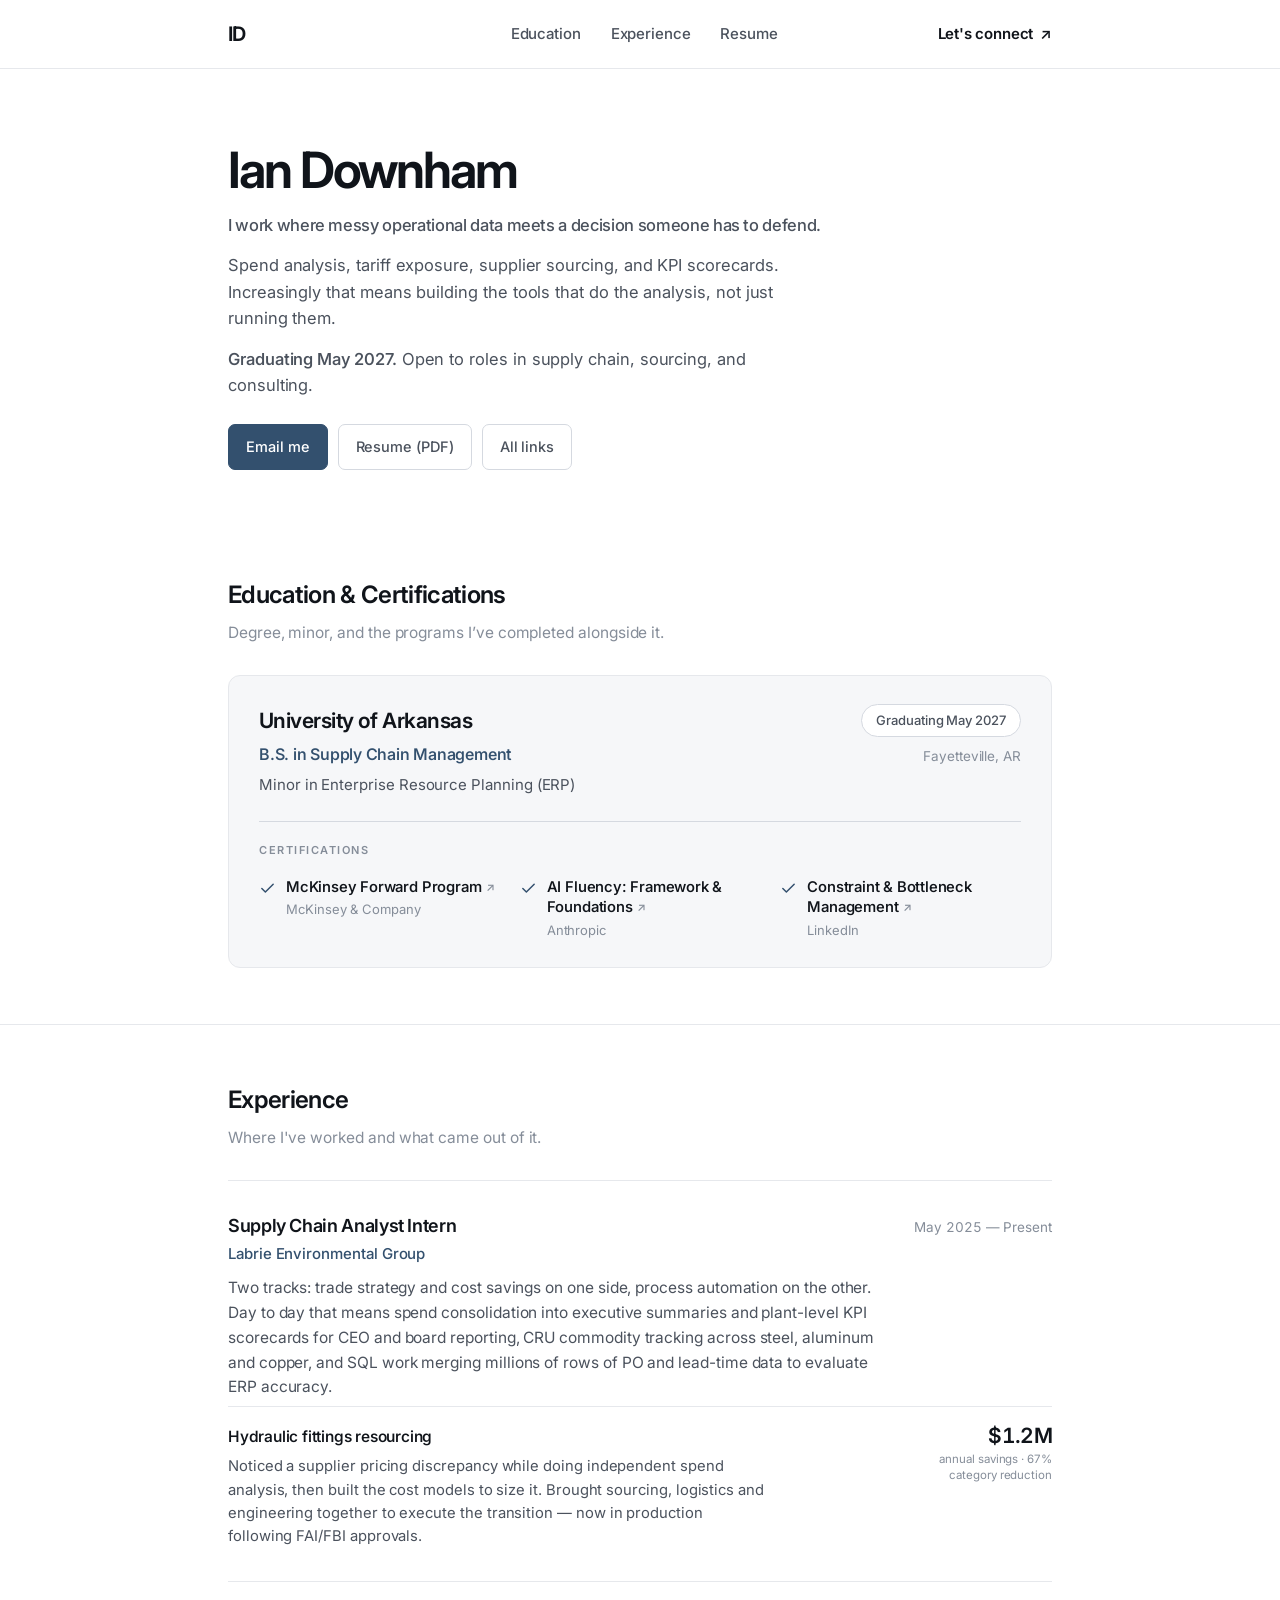
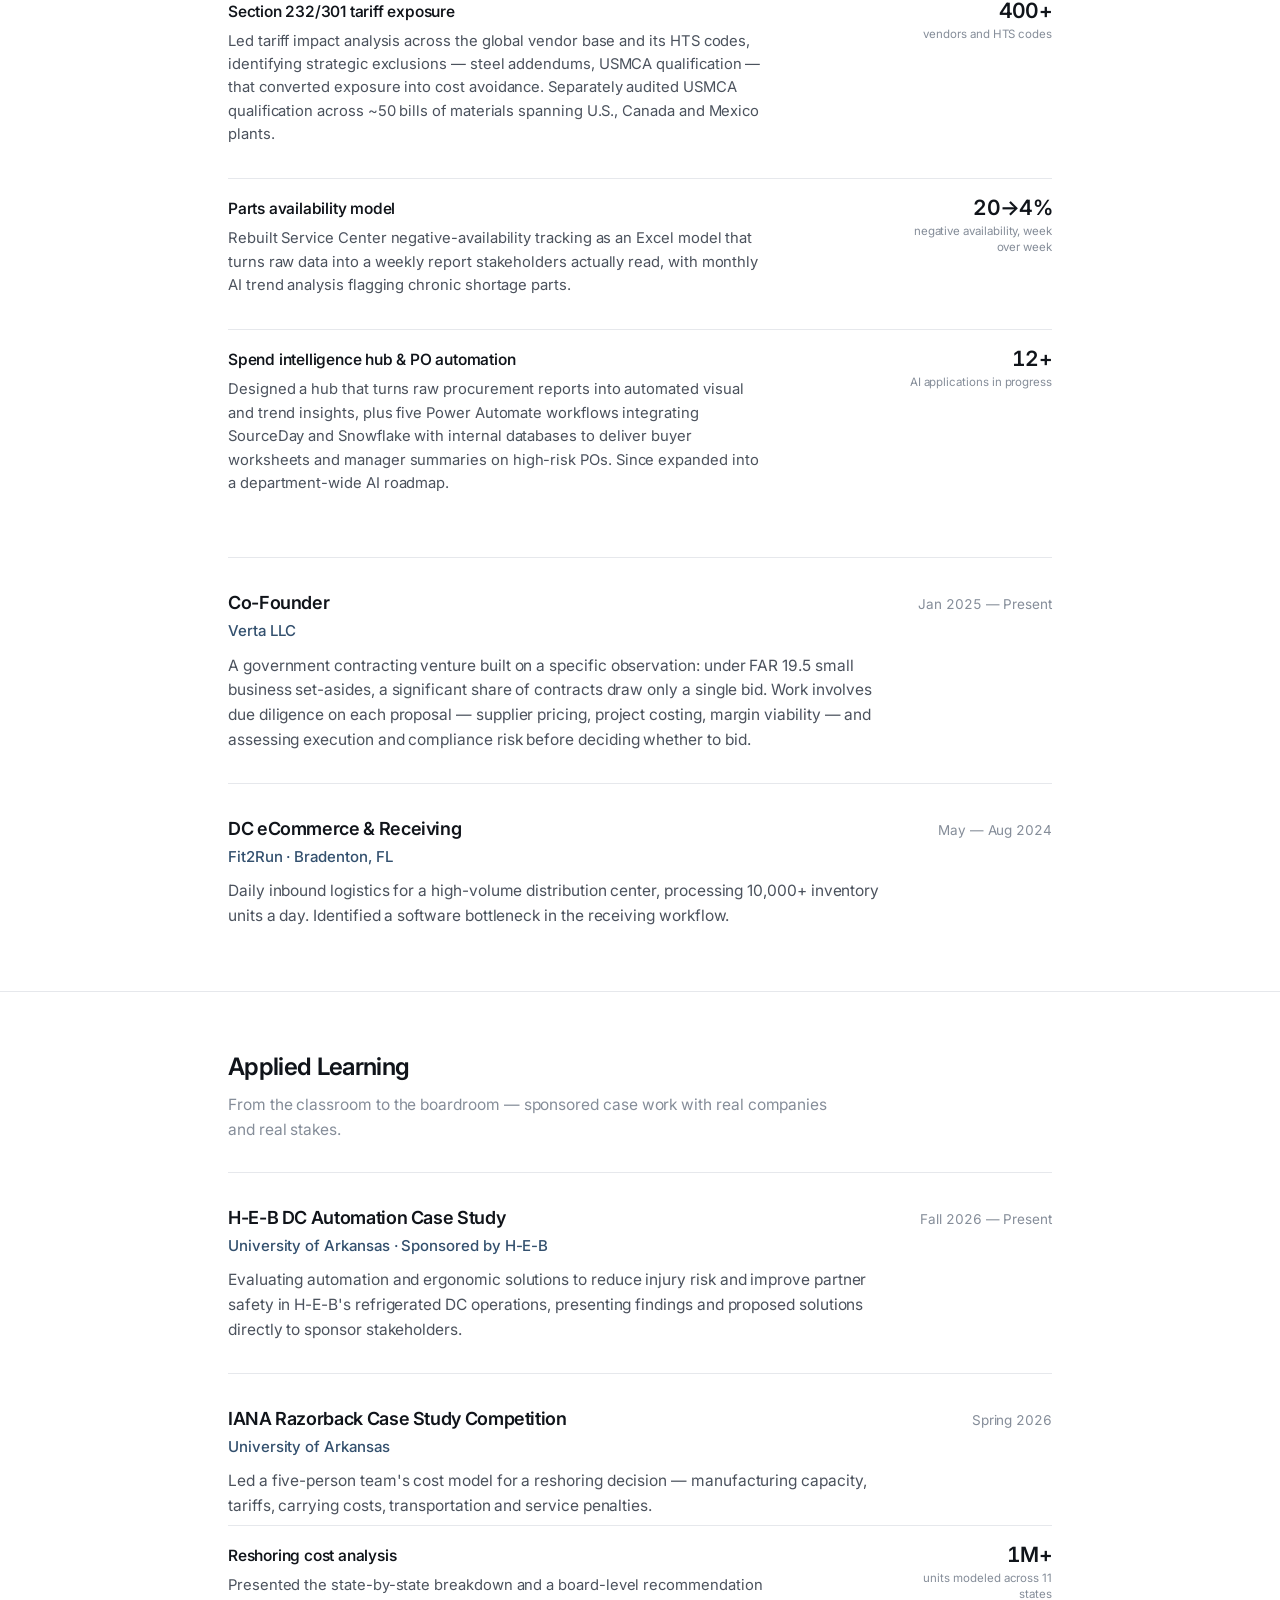
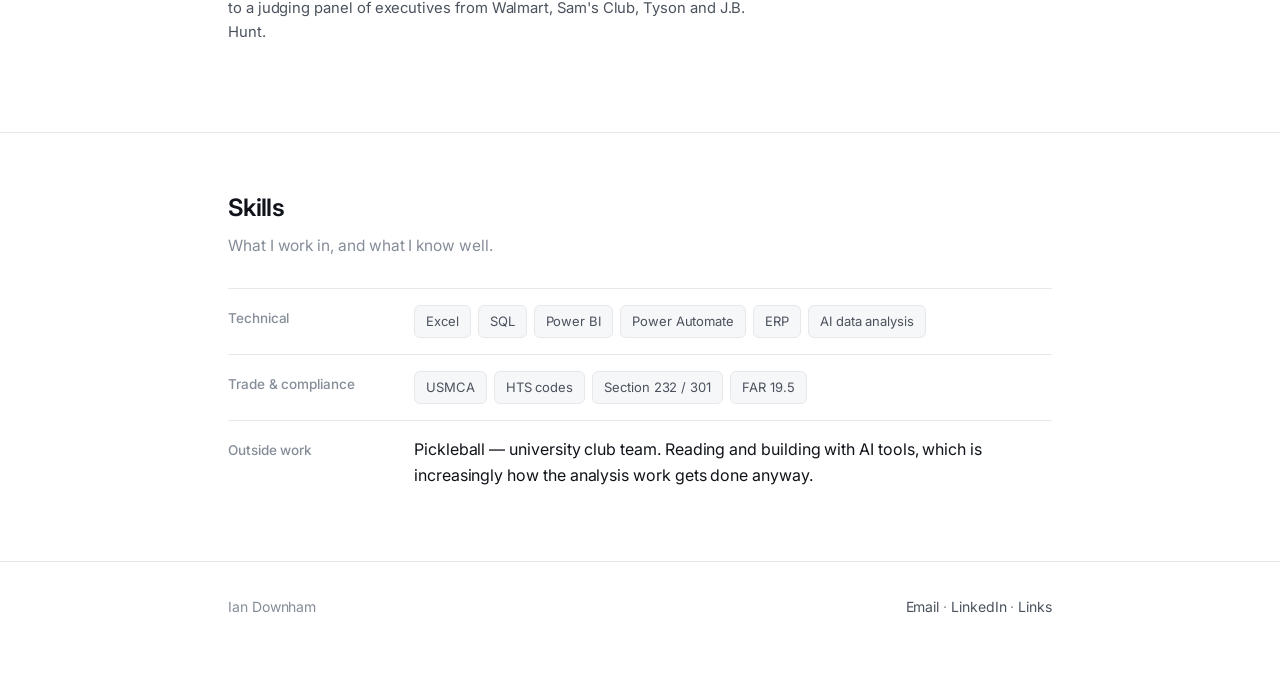
==== commit 76e28b11: "wordmark expands letter-by-letter instead of cross-fading Replaced the cross-fade with a true expans" ====
--- a/index.html
+++ b/index.html
@@ -24,7 +24,7 @@
 <div class="bar">
   <div class="wrap">
     <span class="me" role="img" aria-label="Ian Downham">
-      <span class="swap" aria-hidden="true"><span class="full">Ian Downham</span><span class="short">ID</span></span>
+      <span class="wm" aria-hidden="true"><span class="ax">I</span><span class="ex"><i>an&nbsp;</i></span><span class="ax">D</span><span class="ex"><i>ownham</i></span></span>
     </span>
     <nav>
       <a href="#education">Education</a>
@@ -275,7 +275,7 @@
 
 <footer>
   <div class="wrap">
-    <span>Ian Downham · Fayetteville, Arkansas</span>
+    <span>Ian Downham</span>
     <span>
       <a href="mailto:iandownham@icloud.com">Email</a> ·
       <a href="https://www.linkedin.com/in/iandownham/" target="_blank" rel="noopener">LinkedIn</a> ·
@@ -287,14 +287,48 @@
 
 <script>
 (function () {
-  var sentinel = document.getElementById('hero-end');
-  if (!sentinel || !('IntersectionObserver' in window)) {
-    document.body.classList.add('scrolled');   // no JS support: just show the full name
+  var mark = document.querySelector('.wm');
+  var me   = document.querySelector('.me');
+  var sent = document.getElementById('hero-end');
+  if (!mark || !me) return;
+
+  var parts = [].slice.call(mark.querySelectorAll('.ex'));
+
+  // Measure each hidden segment at its natural width, then reserve the
+  // wordmark's full expanded width so the centred nav never shifts.
+  function measure() {
+    var total = 0;
+    parts.forEach(function (p) {
+      var w = p.firstChild.getBoundingClientRect().width;
+      p.style.setProperty('--w', w + 'px');
+      total += w;
+    });
+    mark.querySelectorAll('.ax').forEach(function (a) {
+      total += a.getBoundingClientRect().width;
+    });
+    me.style.minWidth = Math.ceil(total) + 'px';
+  }
+
+  if (document.fonts && document.fonts.ready) {
+    document.fonts.ready.then(measure);
+  } else {
+    window.addEventListener('load', measure);
+  }
+  measure();
+
+  var t;
+  window.addEventListener('resize', function () {
+    clearTimeout(t);
+    t = setTimeout(measure, 150);
+  });
+
+  if (!sent || !('IntersectionObserver' in window)) {
+    document.body.classList.add('scrolled');
     return;
   }
-  new IntersectionObserver(function (entries) {
-    document.body.classList.toggle('scrolled', !entries[0].isIntersecting);
-  }, { rootMargin: '-68px 0px 0px 0px', threshold: 0 }).observe(sentinel);
+  new IntersectionObserver(function (e) {
+    document.body.classList.toggle('scrolled', !e[0].isIntersecting);
+  }, { rootMargin: '-68px 0px 0px 0px', threshold: 0 }).observe(sent);
 })();
 </script>
 </body>
--- a/style.css
+++ b/style.css
@@ -48,19 +48,26 @@
 }
 .bar .wrap{display:flex;align-items:center;height:68px;gap:20px}
 .bar .me{font-size:20px;font-weight:650;letter-spacing:-.032em;color:var(--ink);flex:0 0 auto}
-.swap{position:relative;display:inline-block;white-space:nowrap}
-.swap .full,.swap .short{
-  transition:opacity .34s cubic-bezier(.4,0,.2,1), transform .34s cubic-bezier(.4,0,.2,1);
-  will-change:opacity,transform;
-}
-/* .full stays in flow so the wordmark never changes width -- no nav jitter */
-.swap .full{opacity:0;transform:translateY(7px)}
-.swap .short{position:absolute;left:0;top:0;opacity:1;transform:translateY(0)}
-body.scrolled .swap .full{opacity:1;transform:translateY(0)}
-body.scrolled .swap .short{opacity:0;transform:translateY(-7px)}
+/* wordmark: ID expands to Ian Downham -- the I and D stay put as anchors
+   while 'an ' and 'ownham' grow out from between and after them.
+   .me reserves the full expanded width in JS so the centred nav never moves. */
+.wm{display:inline-flex;align-items:baseline;white-space:nowrap}
+.wm .ax{display:inline-block}
+.wm .ex{
+  display:inline-block;overflow:hidden;width:0;
+  transition:width .46s cubic-bezier(.62,.02,.34,1);
+}
+.wm .ex i{
+  display:inline-block;font-style:normal;white-space:pre;
+  opacity:0;transform:translateX(-5px);
+  transition:opacity .26s ease .06s, transform .46s cubic-bezier(.62,.02,.34,1);
+}
+body.scrolled .wm .ex{width:var(--w,auto)}
+body.scrolled .wm .ex i{opacity:1;transform:translateX(0)}
+
 @media (prefers-reduced-motion: reduce){
-  .swap .full,.swap .short{transition:opacity .01ms}
-  .swap .full,.swap .short{transform:none}
+  .wm .ex,.wm .ex i{transition:none}
+  .wm .ex i{transform:none}
 }
 .bar .me .dot{color:var(--accent)}
 .bar nav{flex:1;display:flex;justify-content:center;gap:30px}
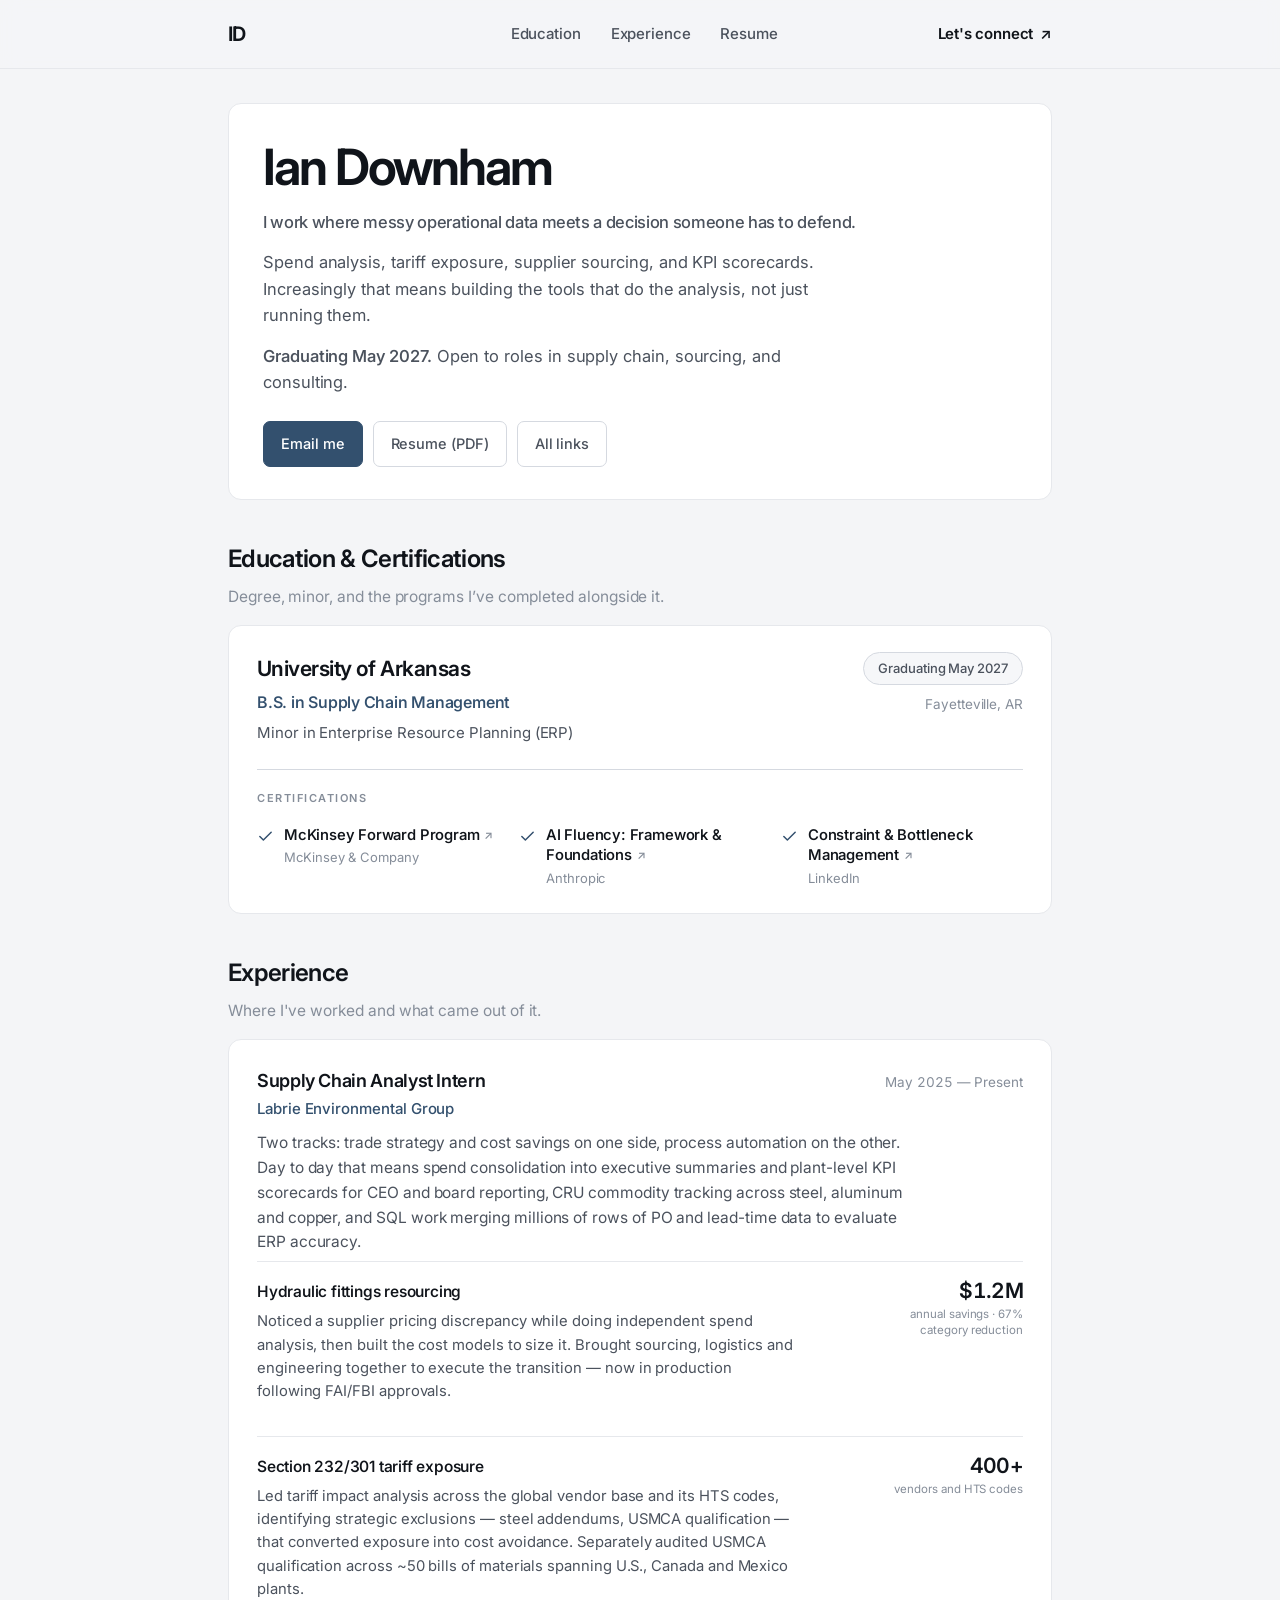
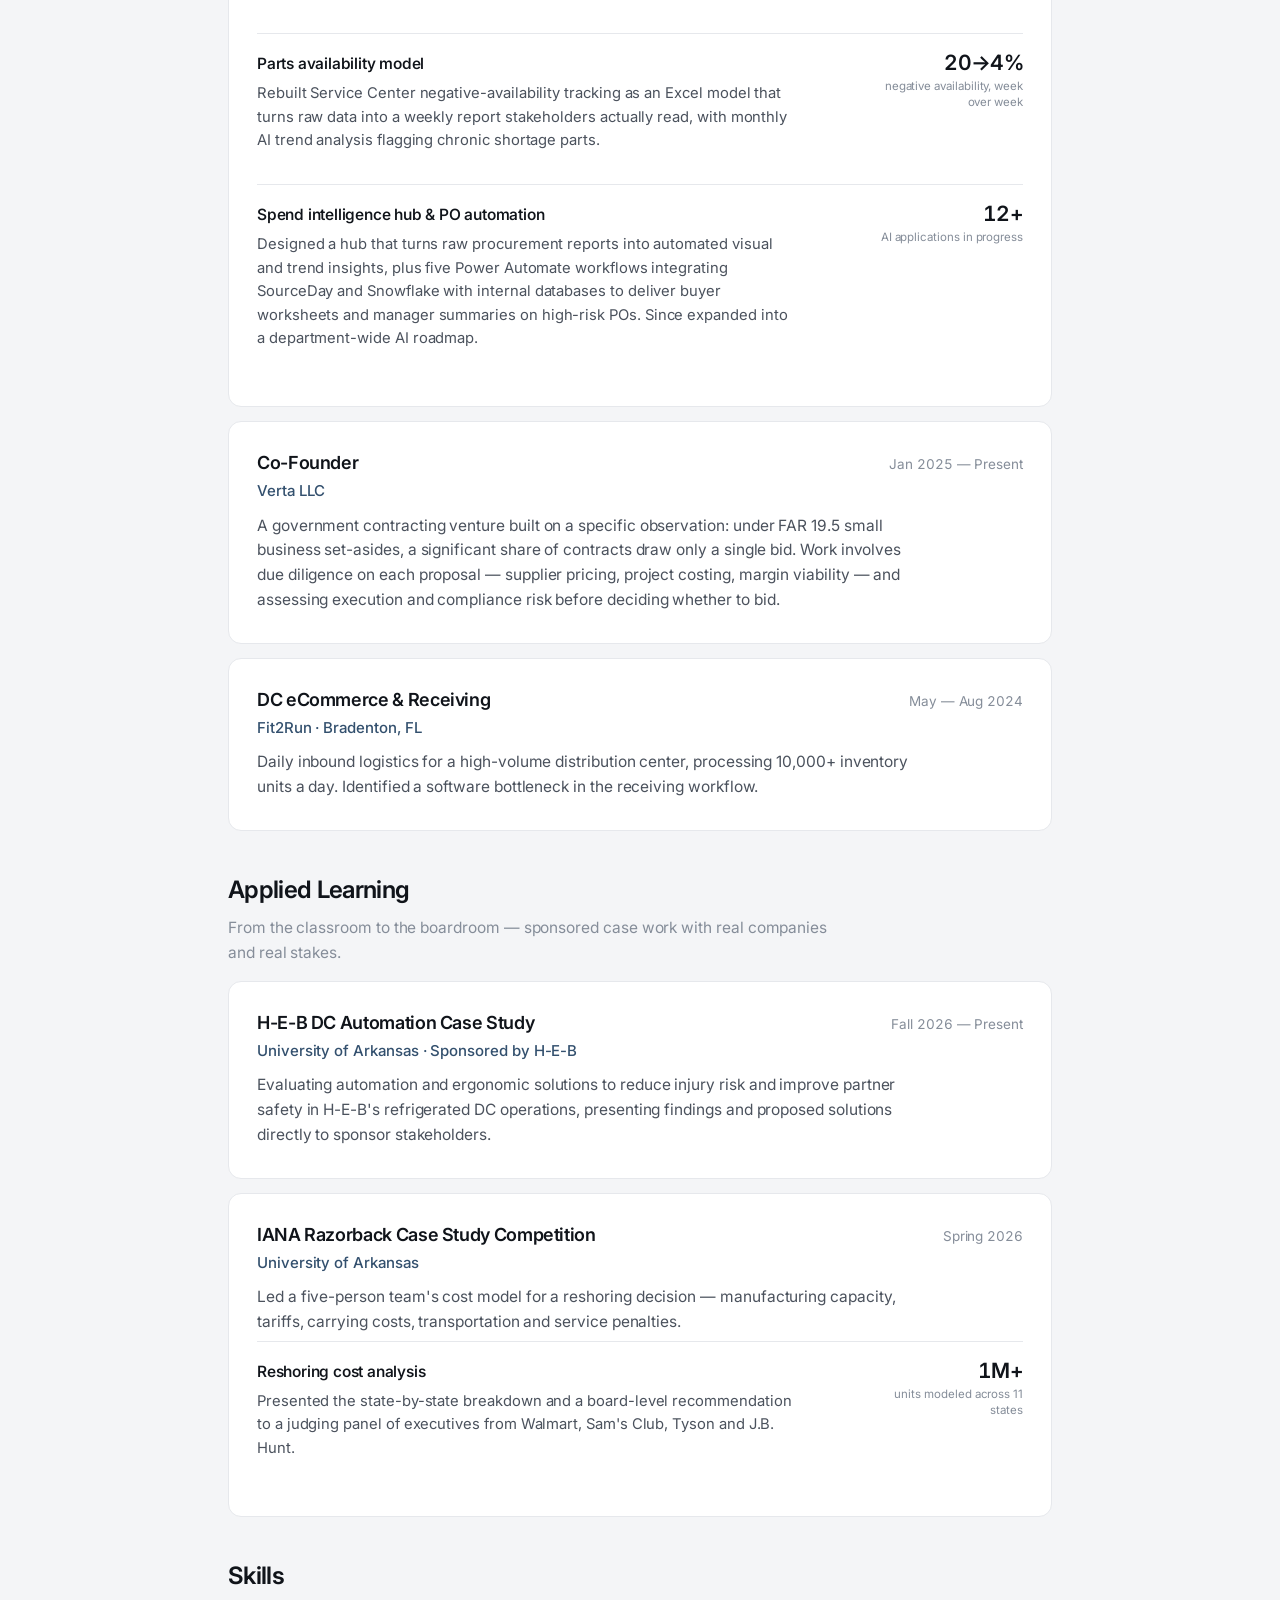
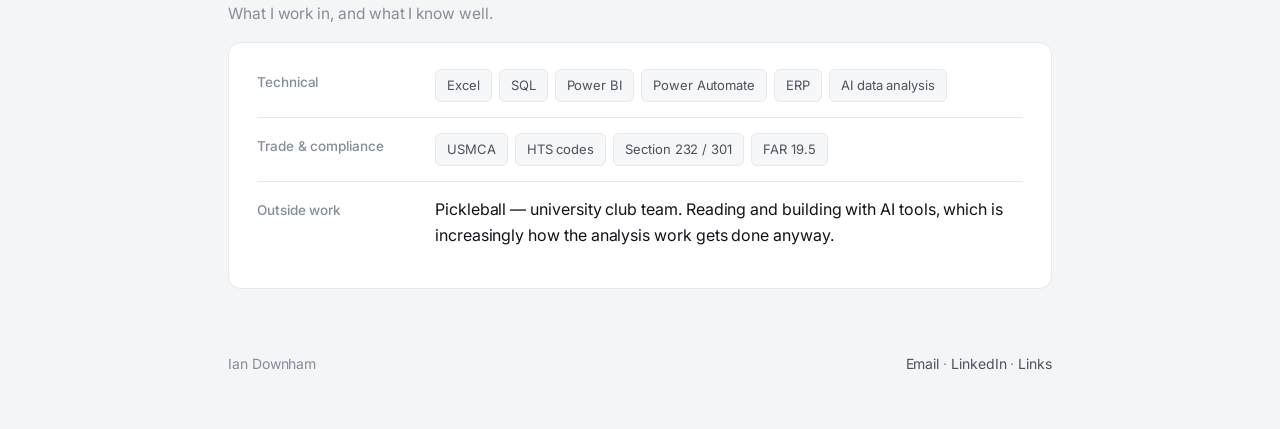
==== commit c5f7674a: "v7: every section becomes a panel Extends the education block's treatment to the whole page. Hero, e" ====
--- a/index.html
+++ b/index.html
@@ -41,6 +41,7 @@
 
 <div class="hero">
   <div class="wrap">
+   <div class="panel hpanel">
     <h1>Ian Downham</h1>
     <p class="stmt">I work where messy operational data meets a decision someone has to defend.</p>
     <p>Spend analysis, tariff exposure, supplier sourcing, and KPI scorecards. Increasingly that means
@@ -51,6 +52,7 @@
       <a class="btn" href="Ian-Downham-Resume.pdf">Resume (PDF)</a>
       <a class="btn" href="links.html">All links</a>
     </div>
+   </div>
   </div>
 </div>
 
@@ -63,7 +65,7 @@
       <p>Degree, minor, and the programs I&rsquo;ve completed alongside it.</p>
     </div>
 
-    <div class="edu">
+    <div class="panel edu">
       <div class="edu-top">
         <div>
           <h3>University of Arkansas</h3>
@@ -113,7 +115,8 @@
       <p>Where I've worked and what came out of it.</p>
     </div>
 
-    <div class="role">
+    <div class="stack">
+    <div class="panel role">
       <div class="rhead">
         <div>
           <h3>Supply Chain Analyst Intern</h3>
@@ -169,7 +172,7 @@
       </div>
     </div>
 
-    <div class="role">
+    <div class="panel role">
       <div class="rhead">
         <div>
           <h3>Co-Founder</h3>
@@ -183,7 +186,7 @@
         assessing execution and compliance risk before deciding whether to bid.</p>
     </div>
 
-    <div class="role">
+    <div class="panel role">
       <div class="rhead">
         <div>
           <h3>DC eCommerce &amp; Receiving</h3>
@@ -193,6 +196,7 @@
       </div>
       <p class="rsum">Daily inbound logistics for a high-volume distribution center, processing 10,000+
         inventory units a day. Identified a software bottleneck in the receiving workflow.</p>
+    </div>
     </div>
   </div>
 </section>
@@ -204,7 +208,8 @@
       <p>From the classroom to the boardroom — sponsored case work with real companies and real stakes.</p>
     </div>
 
-    <div class="role">
+    <div class="stack">
+    <div class="panel role">
       <div class="rhead">
         <div>
           <h3>H-E-B DC Automation Case Study</h3>
@@ -217,7 +222,7 @@
         directly to sponsor stakeholders.</p>
     </div>
 
-    <div class="role">
+    <div class="panel role">
       <div class="rhead">
         <div>
           <h3>IANA Razorback Case Study Competition</h3>
@@ -237,6 +242,7 @@
         <div class="pm"><div class="v">1M+</div><div class="k">units modeled across 11 states</div></div>
       </div>
     </div>
+    </div>
   </div>
 </section>
 
@@ -247,6 +253,7 @@
       <p>What I work in, and what I know well.</p>
     </div>
 
+    <div class="panel">
     <div class="kv">
       <div class="k">Technical</div>
       <div class="tags">
@@ -267,6 +274,7 @@
       <div class="k">Outside work</div>
       <div>Pickleball — university club team. Reading and building with AI tools, which is increasingly
         how the analysis work gets done anyway.</div>
+    </div>
     </div>
   </div>
 </section>
--- a/style.css
+++ b/style.css
@@ -4,7 +4,8 @@
    --------------------------------------------------------- */
 
 :root{
-  --bg:#ffffff;
+  --bg:#f4f5f7;
+  --card:#ffffff;
   --bg-sub:#f6f7f9;
   --ink:#10141a;
   --ink-2:#4b525d;
@@ -43,7 +44,7 @@
 
 /* ---------- header ---------- */
 .bar{
-  position:sticky;top:0;z-index:30;background:rgba(255,255,255,.92);
+  position:sticky;top:0;z-index:30;background:rgba(244,245,247,.88);
   backdrop-filter:saturate(150%) blur(10px);border-bottom:1px solid var(--line);
 }
 .bar .wrap{display:flex;align-items:center;height:68px;gap:20px}
@@ -87,8 +88,20 @@
   .connect{font-size:14px}
 }
 
+/* ---------- panels ---------- */
+.panel{
+  background:var(--card);border:1px solid var(--line);border-radius:13px;
+  padding:26px 28px 24px;
+}
+.stack{display:flex;flex-direction:column;gap:14px}
+@media (max-width:700px){.panel{padding:21px 20px 19px;border-radius:11px}}
+
+/* hero panel */
+.hpanel{padding:38px 34px 32px}
+@media (max-width:700px){.hpanel{padding:26px 21px 24px}}
+
 /* ---------- hero ---------- */
-.hero{padding:76px 0 50px}
+.hero{padding:34px 0 0}
 .hero h1{font-size:clamp(38px,5.6vw,50px);line-height:1.02;letter-spacing:-.042em;
   font-weight:650;margin:0 0 16px}
 .stmt{font-size:clamp(18px,2.3vw,21.5px);color:var(--ink);font-weight:500;
@@ -106,14 +119,14 @@
 .btn{
   display:inline-flex;align-items:center;font-size:14.5px;font-weight:500;
   padding:10px 17px;border-radius:7px;border:1px solid var(--line-2);
-  color:var(--ink-2);background:var(--bg);
+  color:var(--ink-2);background:var(--card);
 }
 .btn:hover{border-color:var(--ink-3);color:var(--ink);text-decoration:none}
 .btn.solid{background:var(--accent);border-color:var(--accent);color:var(--accent-ink)}
 .btn.solid:hover{background:var(--accent-dk);border-color:var(--accent-dk);color:var(--accent-ink)}
 
 @media (max-width:560px){
-  .hero{padding:44px 0 34px}
+  .hero{padding:20px 0 0}
   .eyebrow{font-size:10.5px;letter-spacing:.1em;margin-bottom:12px}
   .hero h1{font-size:34px;margin-bottom:12px}
   .stmt{font-size:17.5px;margin-bottom:14px}
@@ -124,15 +137,13 @@
 }
 
 /* ---------- sections ---------- */
-section{padding:56px 0;border-top:1px solid var(--line)}
-section:first-of-type{border-top:none}
-.shead{margin-bottom:30px}
+section{padding:40px 0 0}
+section:last-of-type{padding-bottom:8px}
+.shead{margin-bottom:16px}
 h2{font-size:24px;font-weight:620;letter-spacing:-.028em;margin:0 0 5px}
 .shead p{font-size:15.5px;color:var(--ink-3);margin:0;max-width:60ch}
 
 /* ---------- experience ---------- */
-.role{padding-top:30px;margin-top:30px;border-top:1px solid var(--line)}
-.role:first-of-type{padding-top:0;margin-top:0;border-top:none}
 .rhead{display:flex;justify-content:space-between;gap:20px;align-items:baseline;margin-bottom:10px}
 .rhead h3{font-size:18px;font-weight:600;letter-spacing:-.02em;margin:0}
 .rhead .org{font-size:15px;color:var(--accent);font-weight:500;margin-top:2px}
@@ -162,13 +173,13 @@
 }
 
 /* ---------- education & certifications ---------- */
-.edu{border:1px solid var(--line);border-radius:12px;background:var(--bg-sub);padding:28px 30px 26px}
+.edu{}
 .edu-top{display:flex;justify-content:space-between;gap:26px;align-items:flex-start}
 .edu h3{font-size:21px;font-weight:620;letter-spacing:-.026em;margin:0}
 .edu .deg{font-size:16px;color:var(--accent);font-weight:550;margin-top:4px;letter-spacing:-.014em}
 .edu .min{font-size:15px;color:var(--ink-2);margin-top:5px}
 .edu .right{text-align:right;flex:0 0 auto}
-.edu .chip{display:inline-block;font-size:13px;background:var(--bg);border:1px solid var(--line-2);
+.edu .chip{display:inline-block;font-size:13px;background:var(--bg-sub);border:1px solid var(--line-2);
   border-radius:999px;padding:5px 14px;color:var(--ink-2);white-space:nowrap;font-weight:500}
 .edu .loc{font-size:13.5px;color:var(--ink-3);margin-top:9px}
 .edu .div{height:1px;background:var(--line-2);margin:24px 0 20px}
@@ -187,7 +198,6 @@
 a.cert:hover .cx{color:var(--accent)}
 
 @media (max-width:700px){
-  .edu{padding:22px 22px 20px}
   .edu-top{flex-direction:column;gap:13px}
   .edu .right{text-align:left}
   .edu .loc{margin-top:7px}
@@ -195,8 +205,8 @@
 }
 
 /* ---------- about ---------- */
-.kv{display:grid;grid-template-columns:168px 1fr;gap:18px;padding:16px 0;border-top:1px solid var(--line)}
-.kv:first-of-type{border-top:1px solid var(--line-2)}
+.kv{display:grid;grid-template-columns:160px 1fr;gap:18px;padding:15px 0;border-top:1px solid var(--line)}
+.kv:first-of-type{border-top:none;padding-top:0}
 .kv .k{font-size:13.5px;color:var(--ink-3);font-weight:500;padding-top:3px}
 .kv .sub{color:var(--ink-3);font-size:14.5px}
 @media (max-width:600px){.kv{grid-template-columns:1fr;gap:8px}}
@@ -206,16 +216,17 @@
   font-size:13px;color:var(--ink-2);background:var(--bg-sub);
   border:1px solid var(--line);border-radius:6px;padding:5px 11px;
 }
+.edu .chip{background:var(--bg-sub)}
 
 /* ---------- footer ---------- */
-footer{padding:34px 0 58px;font-size:14px;color:var(--ink-3);border-top:1px solid var(--line)}
+footer{padding:30px 0 54px;font-size:14px;color:var(--ink-3);margin-top:26px}
 footer .wrap{display:flex;justify-content:space-between;flex-wrap:wrap;gap:12px}
 footer a{color:var(--ink-2)}
 
 /* -----------------------------------------------------------
    LINKS PAGE
    ----------------------------------------------------------- */
-body.card{background:var(--bg-sub)}
+body.card{background:var(--bg)}
 .card-wrap{max-width:460px;margin:0 auto;padding:44px 22px 56px}
 
 .idcard{text-align:center;margin-bottom:26px}
@@ -232,7 +243,7 @@
   display:grid;grid-template-columns:repeat(3,1fr);gap:1px;background:var(--line);
   border:1px solid var(--line);border-radius:11px;overflow:hidden;margin:24px 0 28px;
 }
-.facts > div{background:var(--bg);padding:14px 8px;text-align:center}
+.facts > div{background:var(--card);padding:14px 8px;text-align:center}
 .facts .v{font-size:17px;font-weight:600;letter-spacing:-.03em;color:var(--accent);font-variant-numeric:tabular-nums}
 .facts .k{font-size:10.5px;color:var(--ink-3);margin-top:3px;line-height:1.3}
 
@@ -241,7 +252,7 @@
 
 .lnk{
   display:flex;align-items:center;gap:13px;
-  background:var(--bg);border:1px solid var(--line);border-radius:11px;
+  background:var(--card);border:1px solid var(--line);border-radius:11px;
   padding:15px 17px;margin-bottom:10px;color:var(--ink);
   transition:border-color .12s ease,transform .12s ease;
 }
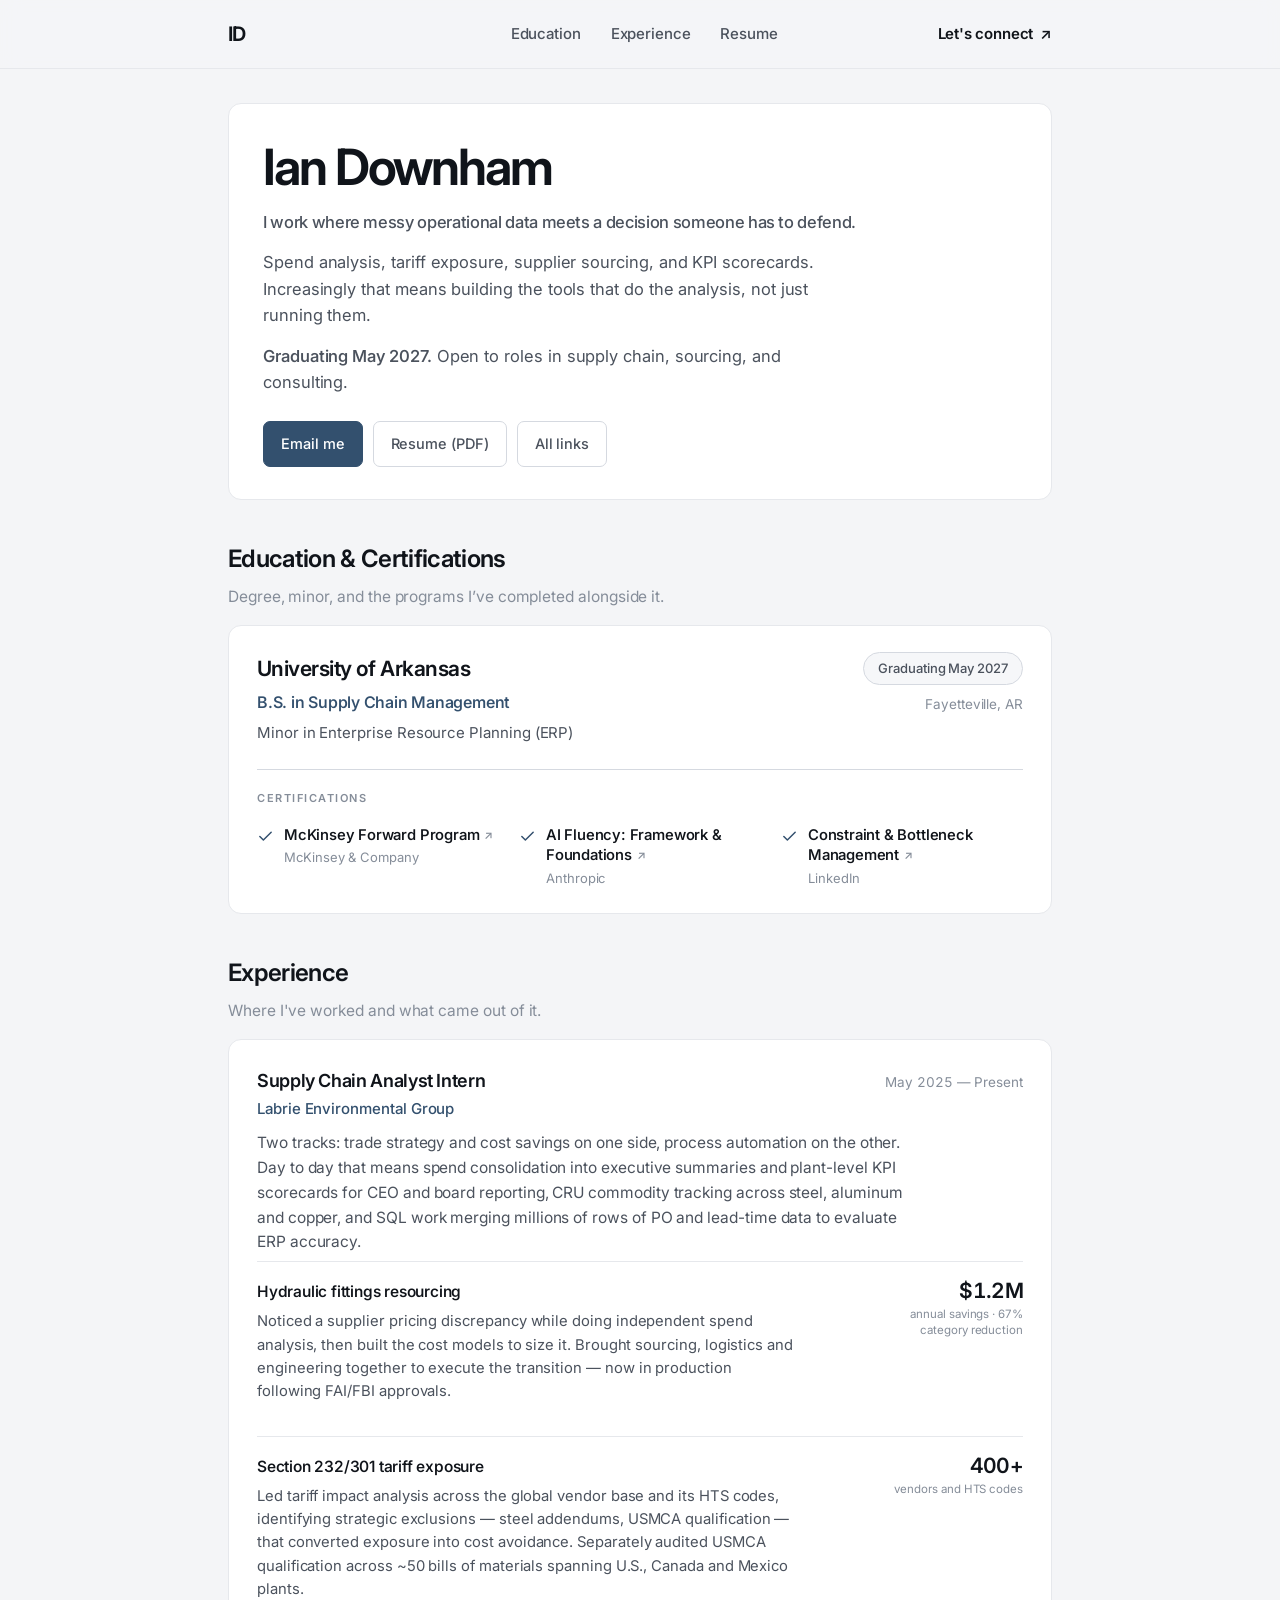
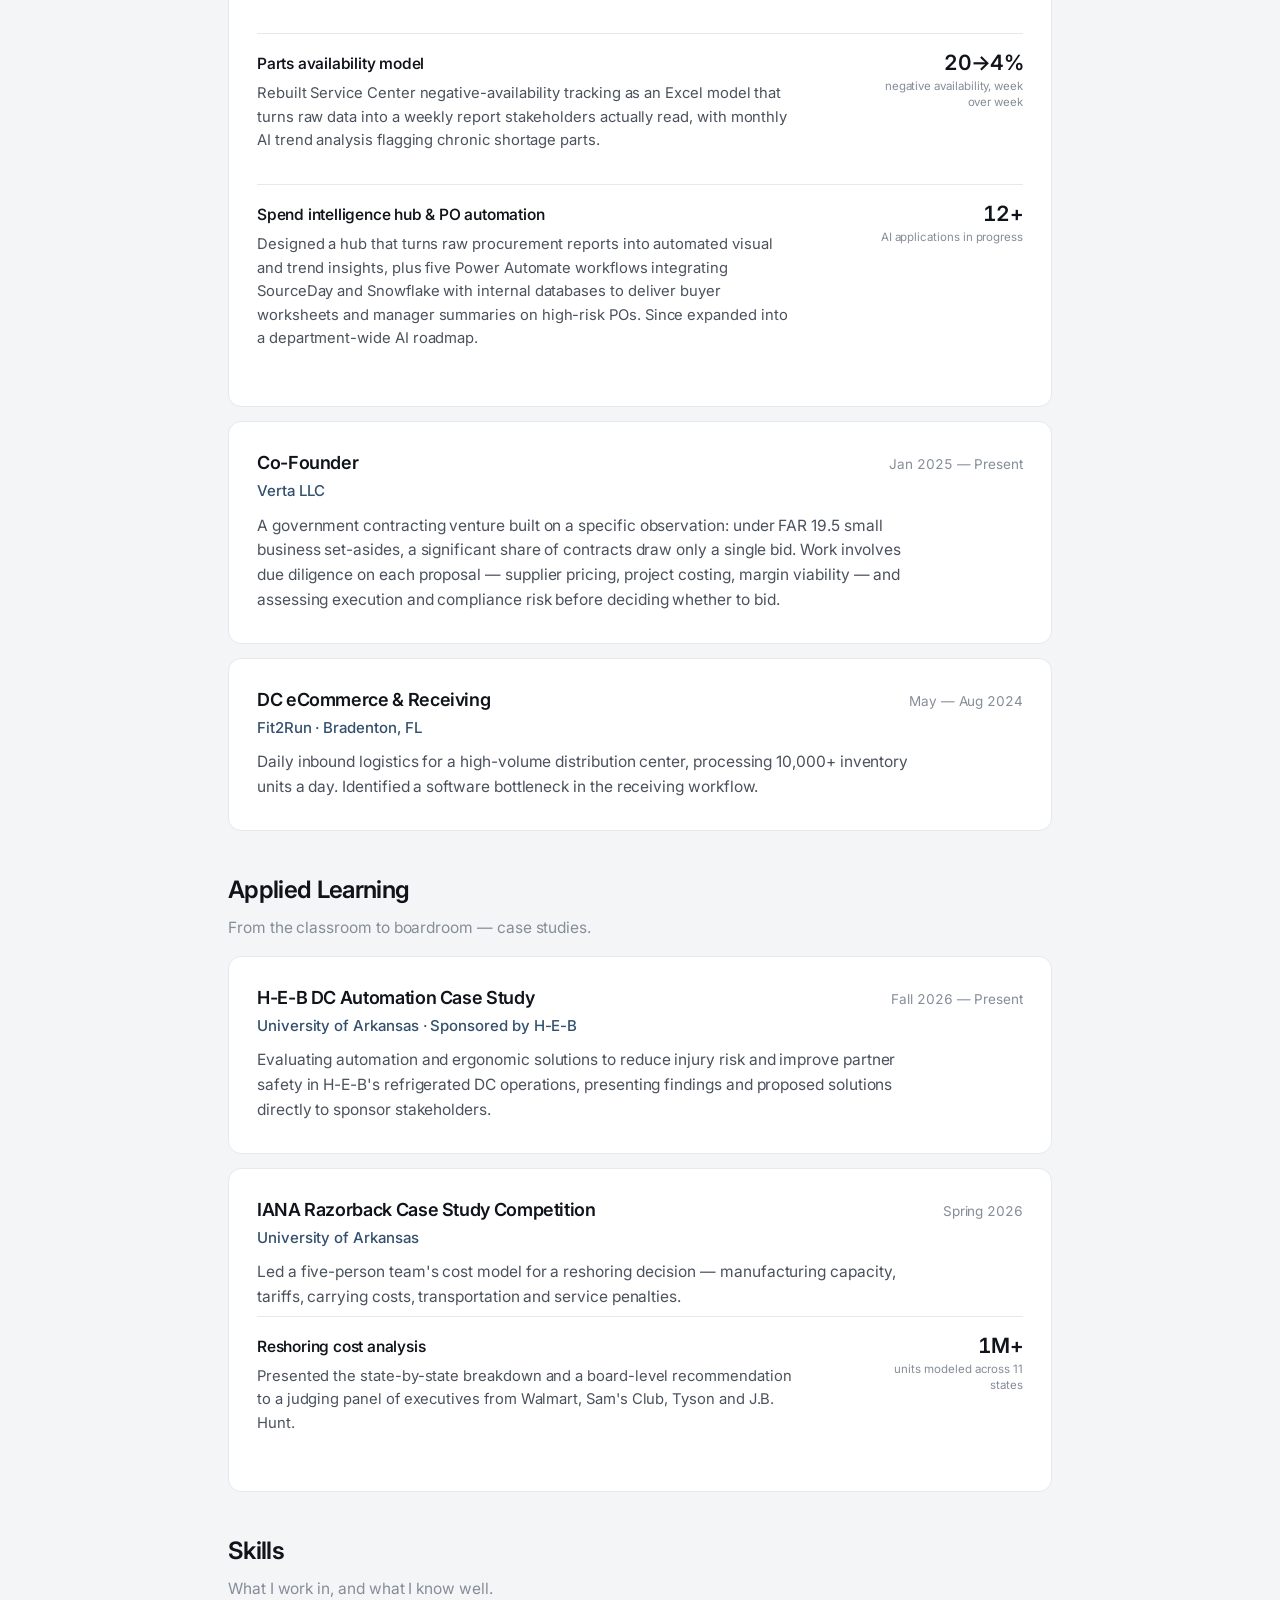
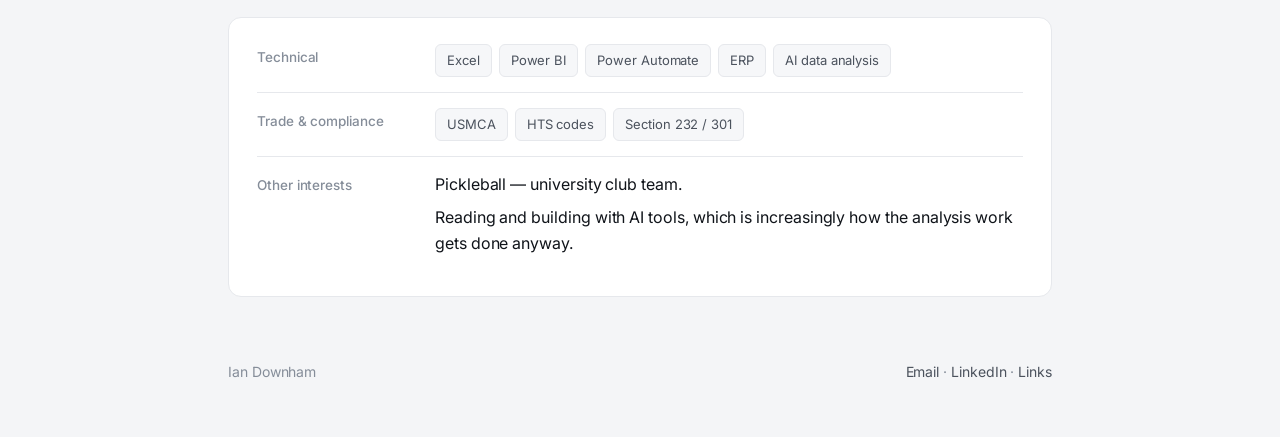
==== commit 73535a43: "copy: tighten Applied Learning, correct the skills claims Applied Learning subtitle reduced to 'From" ====
--- a/index.html
+++ b/index.html
@@ -205,7 +205,7 @@
   <div class="wrap">
     <div class="shead">
       <h2>Applied Learning</h2>
-      <p>From the classroom to the boardroom — sponsored case work with real companies and real stakes.</p>
+      <p>From the classroom to boardroom — case studies.</p>
     </div>
 
     <div class="stack">
@@ -257,7 +257,7 @@
     <div class="kv">
       <div class="k">Technical</div>
       <div class="tags">
-        <span class="tag">Excel</span><span class="tag">SQL</span><span class="tag">Power BI</span>
+        <span class="tag">Excel</span><span class="tag">Power BI</span>
         <span class="tag">Power Automate</span><span class="tag">ERP</span><span class="tag">AI data analysis</span>
       </div>
     </div>
@@ -266,14 +266,17 @@
       <div class="k">Trade &amp; compliance</div>
       <div class="tags">
         <span class="tag">USMCA</span><span class="tag">HTS codes</span>
-        <span class="tag">Section 232 / 301</span><span class="tag">FAR 19.5</span>
+        <span class="tag">Section 232 / 301</span>
       </div>
     </div>
 
     <div class="kv">
-      <div class="k">Outside work</div>
-      <div>Pickleball — university club team. Reading and building with AI tools, which is increasingly
-        how the analysis work gets done anyway.</div>
+      <div class="k">Other interests</div>
+      <div>
+        <div>Pickleball — university club team.</div>
+        <div class="ln">Reading and building with AI tools, which is increasingly how the analysis
+          work gets done anyway.</div>
+      </div>
     </div>
     </div>
   </div>
--- a/style.css
+++ b/style.css
@@ -209,6 +209,7 @@
 .kv:first-of-type{border-top:none;padding-top:0}
 .kv .k{font-size:13.5px;color:var(--ink-3);font-weight:500;padding-top:3px}
 .kv .sub{color:var(--ink-3);font-size:14.5px}
+.kv .ln{margin-top:7px}
 @media (max-width:600px){.kv{grid-template-columns:1fr;gap:8px}}
 
 .tags{display:flex;flex-wrap:wrap;gap:7px}
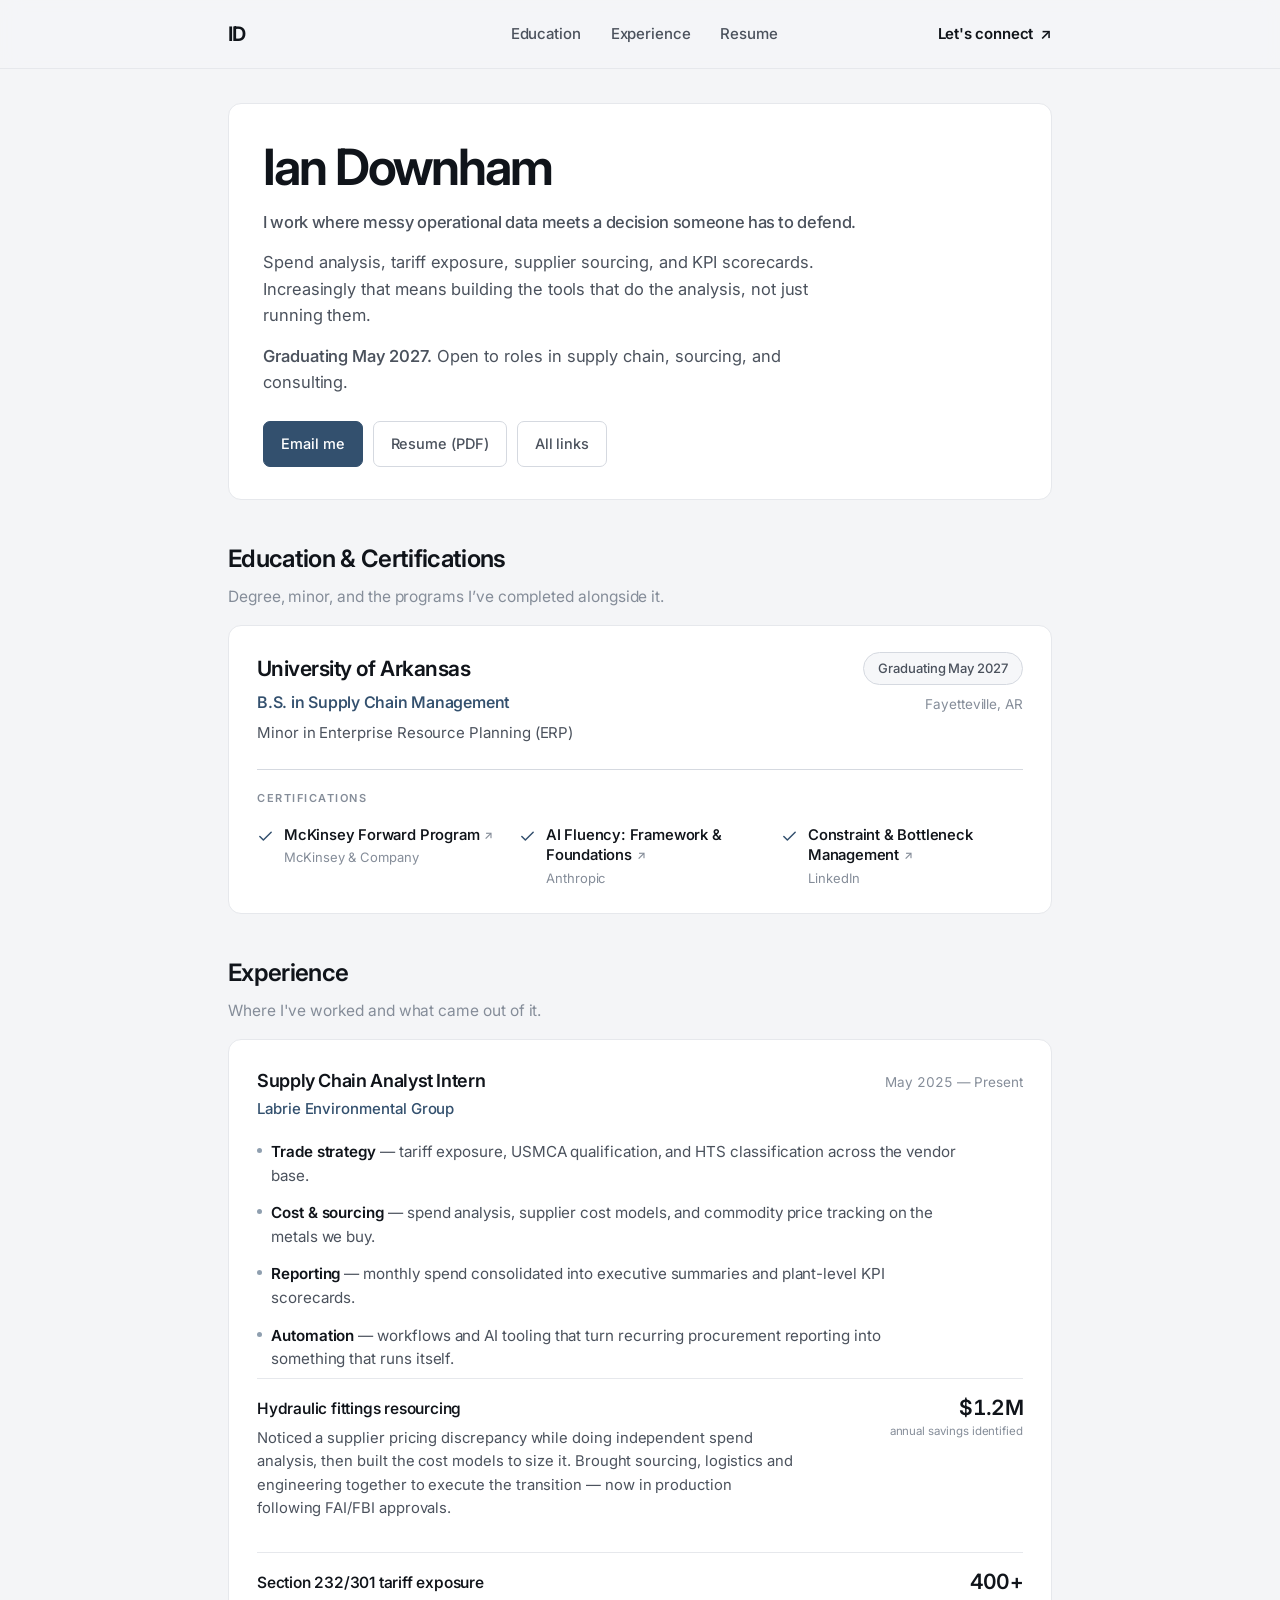
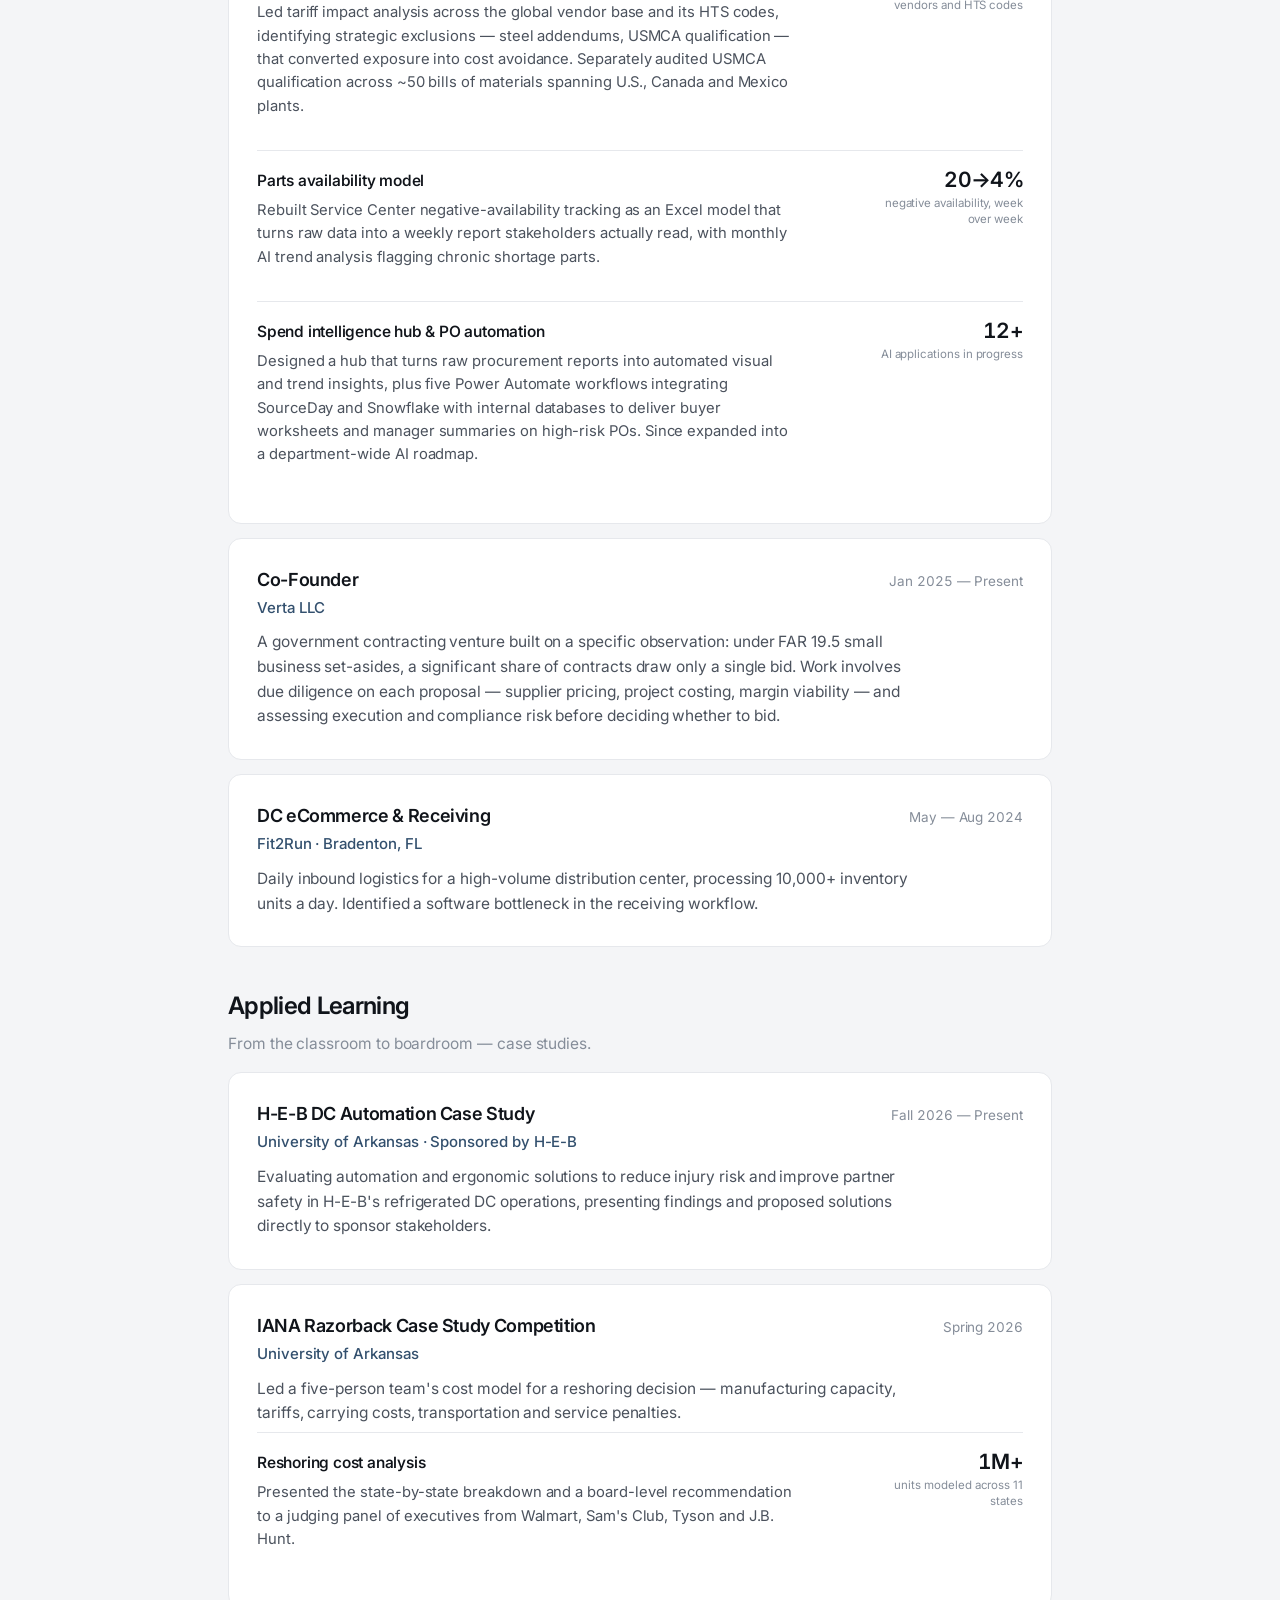
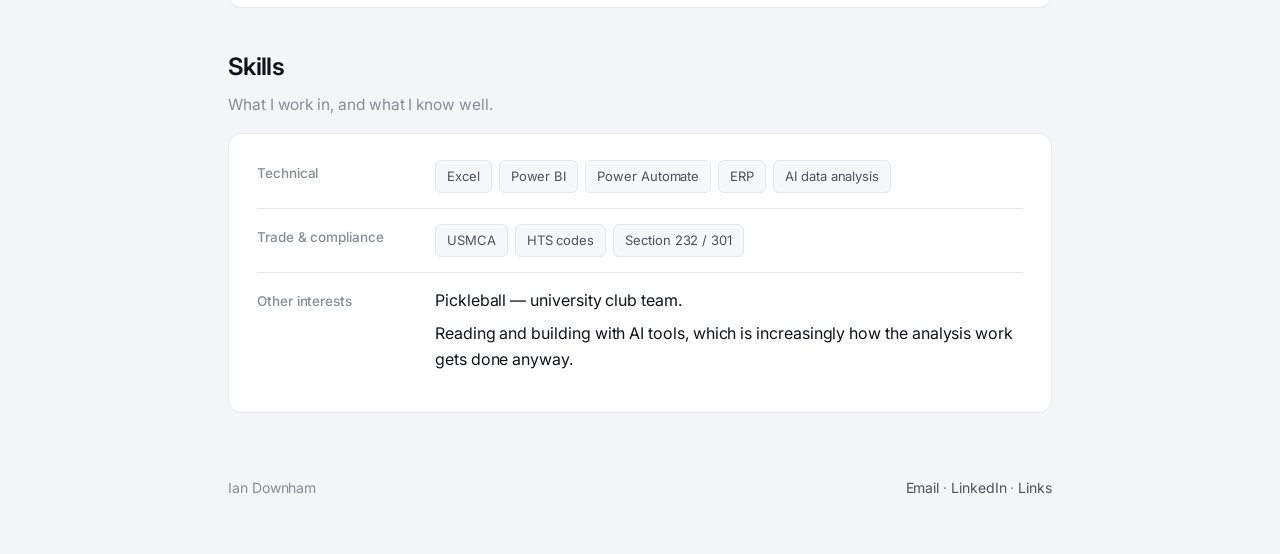
==== commit 86c6513d: "reduce employer-specific detail, restructure the Labrie summary Dropped '67% category spend reductio" ====
--- a/index.html
+++ b/index.html
@@ -124,10 +124,12 @@
         </div>
         <div class="when">May 2025 — Present</div>
       </div>
-      <p class="rsum">Two tracks: trade strategy and cost savings on one side, process automation on the
-        other. Day to day that means spend consolidation into executive summaries and plant-level KPI
-        scorecards for CEO and board reporting, CRU commodity tracking across steel, aluminum and copper,
-        and SQL work merging millions of rows of PO and lead-time data to evaluate ERP accuracy.</p>
+      <div class="areas">
+        <div><b>Trade strategy</b> — tariff exposure, USMCA qualification, and HTS classification across the vendor base.</div>
+        <div><b>Cost &amp; sourcing</b> — spend analysis, supplier cost models, and commodity price tracking on the metals we buy.</div>
+        <div><b>Reporting</b> — monthly spend consolidated into executive summaries and plant-level KPI scorecards.</div>
+        <div><b>Automation</b> — workflows and AI tooling that turn recurring procurement reporting into something that runs itself.</div>
+      </div>
 
       <div class="proj">
         <div>
@@ -136,7 +138,7 @@
             built the cost models to size it. Brought sourcing, logistics and engineering together to
             execute the transition — now in production following FAI/FBI approvals.</p>
         </div>
-        <div class="pm"><div class="v">$1.2M</div><div class="k">annual savings · 67% category reduction</div></div>
+        <div class="pm"><div class="v">$1.2M</div><div class="k">annual savings identified</div></div>
       </div>
 
       <div class="proj">
--- a/style.css
+++ b/style.css
@@ -150,6 +150,18 @@
 .rhead .when{font-size:13.5px;color:var(--ink-3);white-space:nowrap;font-variant-numeric:tabular-nums}
 .rsum{font-size:15.5px;color:var(--ink-2);margin:0 0 6px;max-width:66ch;line-height:1.6}
 
+/* focus areas -- a scannable outline of a role, above its individual projects */
+.areas{margin:12px 0 0}
+.areas > div{
+  font-size:15.2px;color:var(--ink-2);line-height:1.55;max-width:70ch;
+  padding:7px 0 7px 14px;position:relative;
+}
+.areas > div::before{
+  content:"";position:absolute;left:0;top:15px;
+  width:5px;height:5px;border-radius:50%;background:var(--accent);opacity:.55;
+}
+.areas b{color:var(--ink);font-weight:600}
+
 .proj{
   display:grid;grid-template-columns:1fr 158px;gap:26px;align-items:start;
   padding:17px 0;border-top:1px solid var(--line);
@@ -231,10 +243,9 @@
 .card-wrap{max-width:460px;margin:0 auto;padding:44px 22px 56px}
 
 .idcard{text-align:center;margin-bottom:26px}
-.idcard .mono{
-  width:72px;height:72px;margin:0 auto 16px;border-radius:50%;
-  background:var(--accent);color:var(--accent-ink);
-  display:grid;place-items:center;font-size:25px;font-weight:600;letter-spacing:-.03em;
+.idcard .photo{
+  width:78px;height:78px;margin:0 auto 16px;border-radius:50%;
+  object-fit:cover;display:block;background:var(--bg-sub);
 }
 .idcard h1{font-size:24px;font-weight:620;letter-spacing:-.028em;margin:0 0 7px}
 .idcard .sub{font-size:15.5px;color:var(--ink-2);margin:0 auto;max-width:34ch;line-height:1.5}
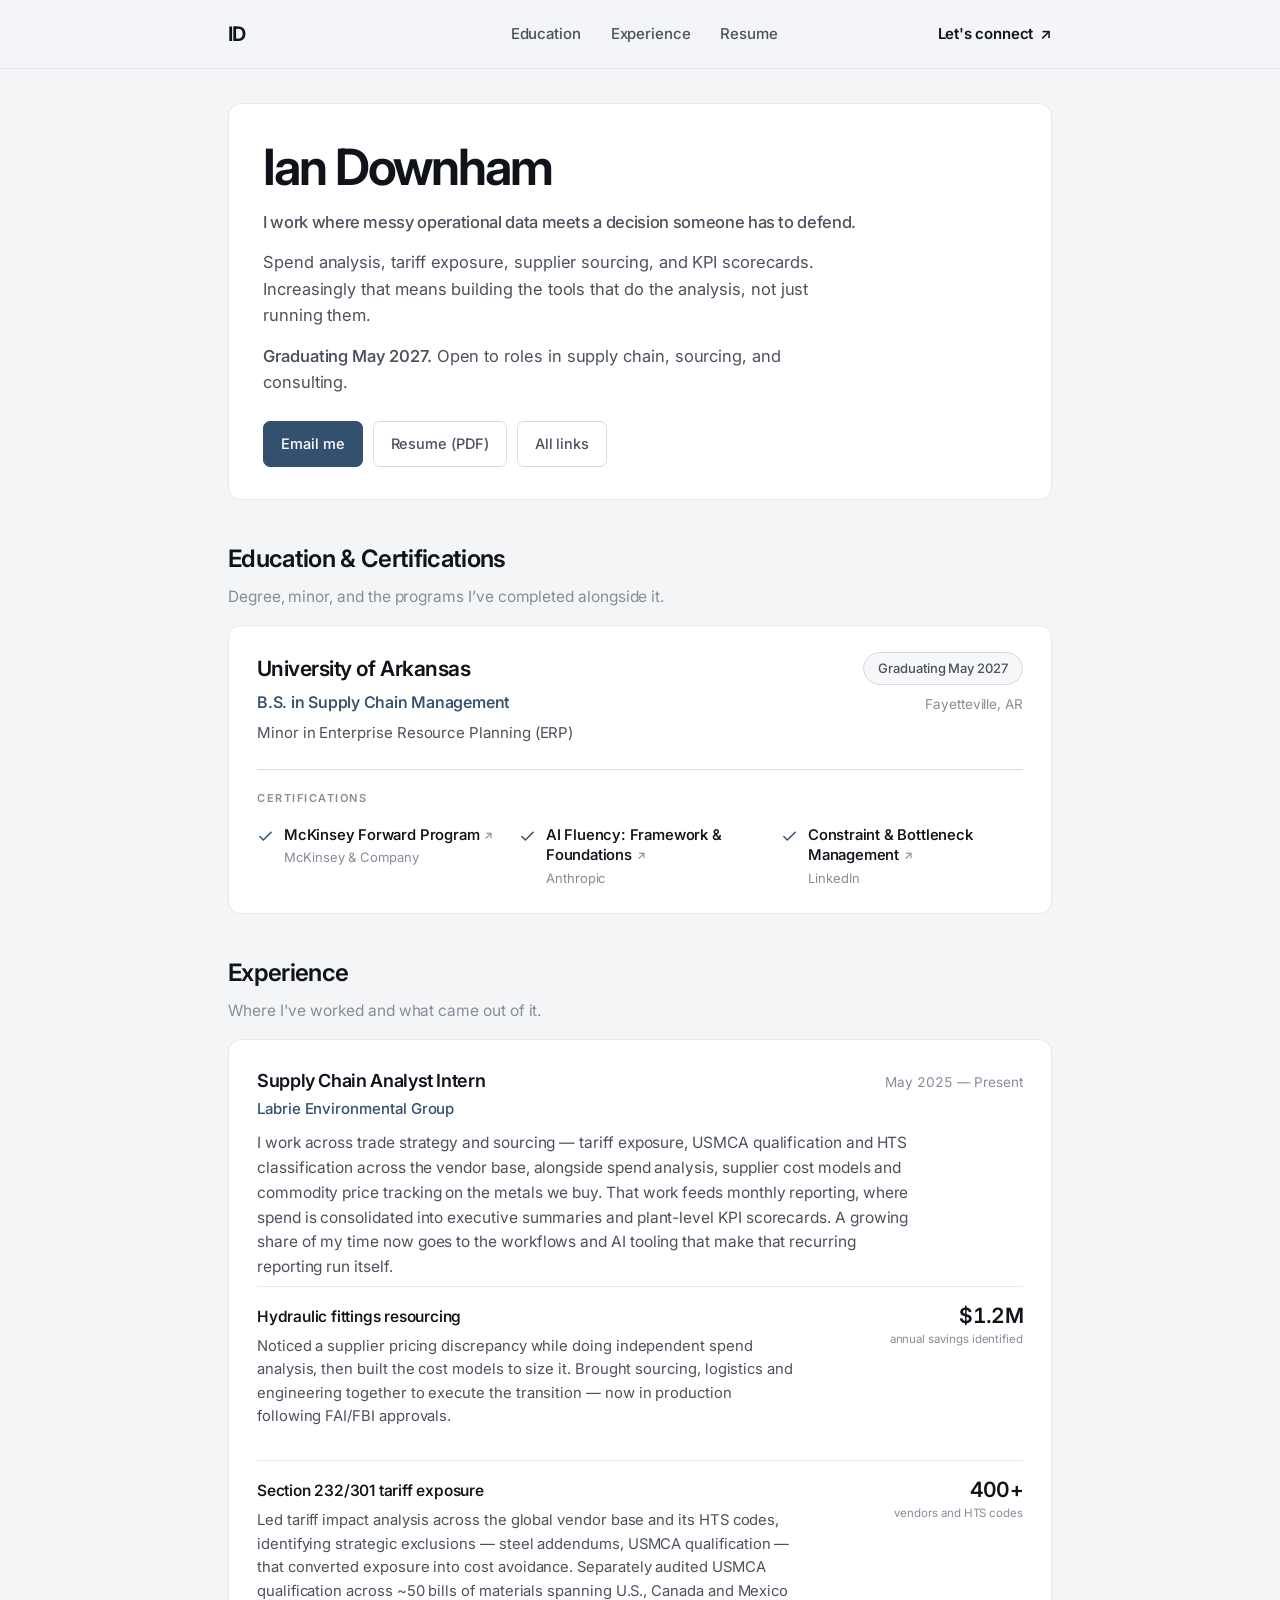
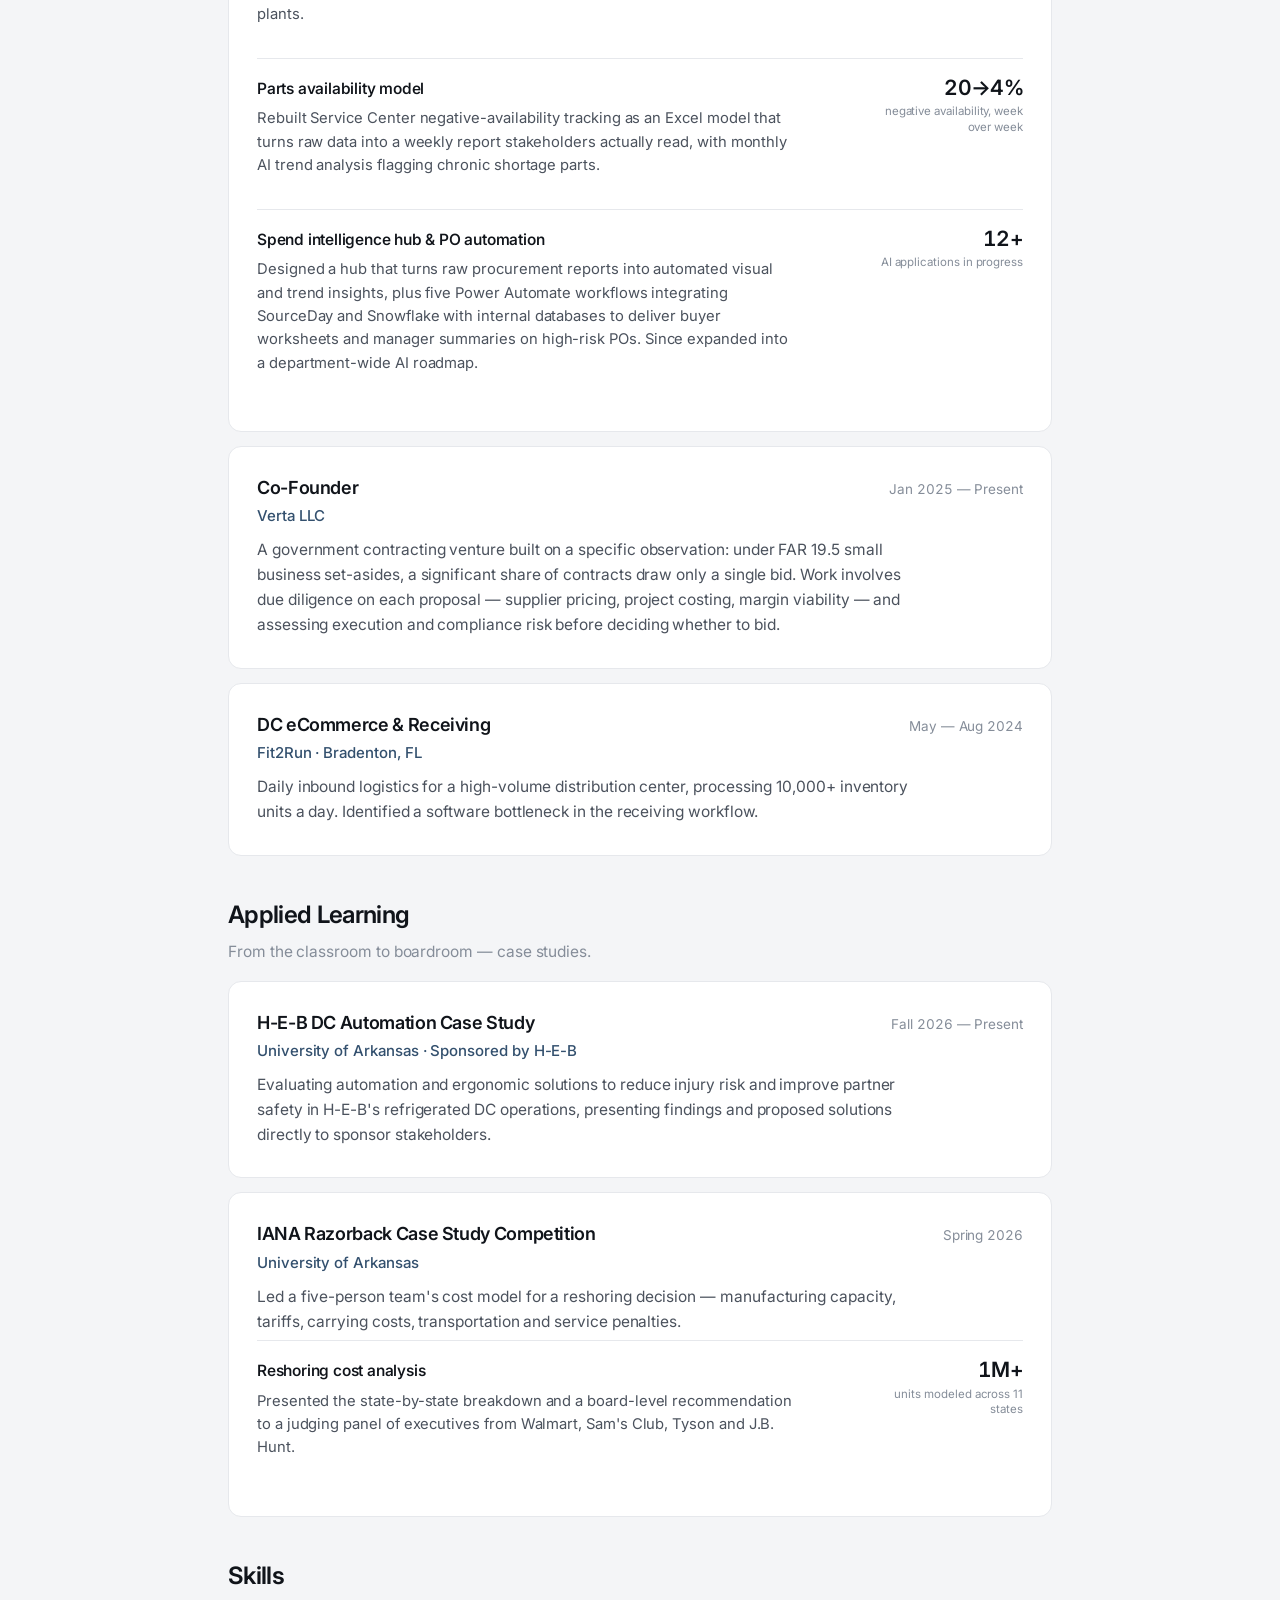
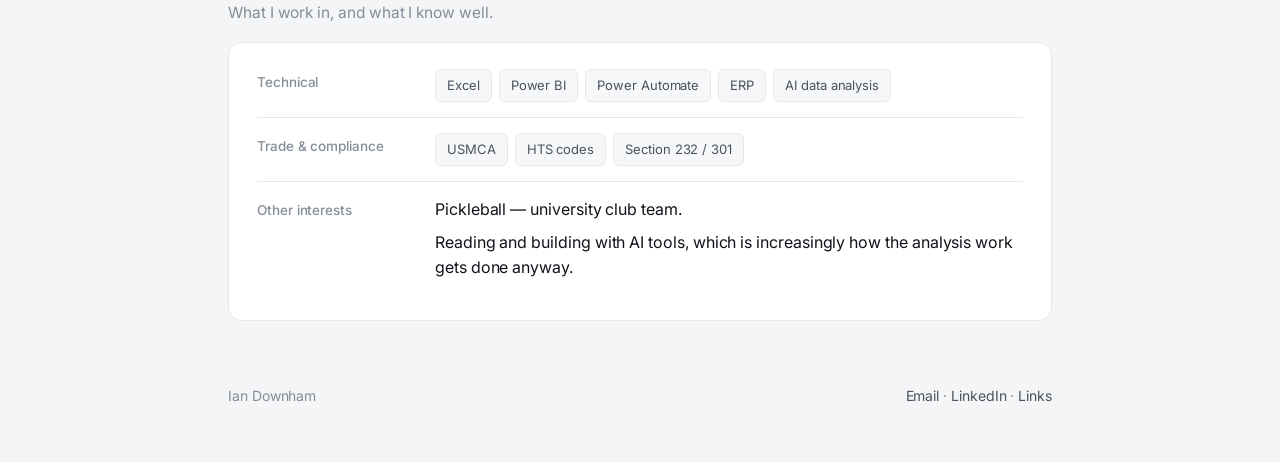
==== commit 9c503c9e: "Labrie summary back to prose Replaced the four-line outline with a short paragraph. The outline read" ====
--- a/index.html
+++ b/index.html
@@ -124,12 +124,11 @@
         </div>
         <div class="when">May 2025 — Present</div>
       </div>
-      <div class="areas">
-        <div><b>Trade strategy</b> — tariff exposure, USMCA qualification, and HTS classification across the vendor base.</div>
-        <div><b>Cost &amp; sourcing</b> — spend analysis, supplier cost models, and commodity price tracking on the metals we buy.</div>
-        <div><b>Reporting</b> — monthly spend consolidated into executive summaries and plant-level KPI scorecards.</div>
-        <div><b>Automation</b> — workflows and AI tooling that turn recurring procurement reporting into something that runs itself.</div>
-      </div>
+      <p class="rsum">I work across trade strategy and sourcing — tariff exposure, USMCA qualification and
+        HTS classification across the vendor base, alongside spend analysis, supplier cost models and
+        commodity price tracking on the metals we buy. That work feeds monthly reporting, where spend is
+        consolidated into executive summaries and plant-level KPI scorecards. A growing share of my time
+        now goes to the workflows and AI tooling that make that recurring reporting run itself.</p>
 
       <div class="proj">
         <div>
--- a/style.css
+++ b/style.css
@@ -150,17 +150,6 @@
 .rhead .when{font-size:13.5px;color:var(--ink-3);white-space:nowrap;font-variant-numeric:tabular-nums}
 .rsum{font-size:15.5px;color:var(--ink-2);margin:0 0 6px;max-width:66ch;line-height:1.6}
 
-/* focus areas -- a scannable outline of a role, above its individual projects */
-.areas{margin:12px 0 0}
-.areas > div{
-  font-size:15.2px;color:var(--ink-2);line-height:1.55;max-width:70ch;
-  padding:7px 0 7px 14px;position:relative;
-}
-.areas > div::before{
-  content:"";position:absolute;left:0;top:15px;
-  width:5px;height:5px;border-radius:50%;background:var(--accent);opacity:.55;
-}
-.areas b{color:var(--ink);font-weight:600}
 
 .proj{
   display:grid;grid-template-columns:1fr 158px;gap:26px;align-items:start;
